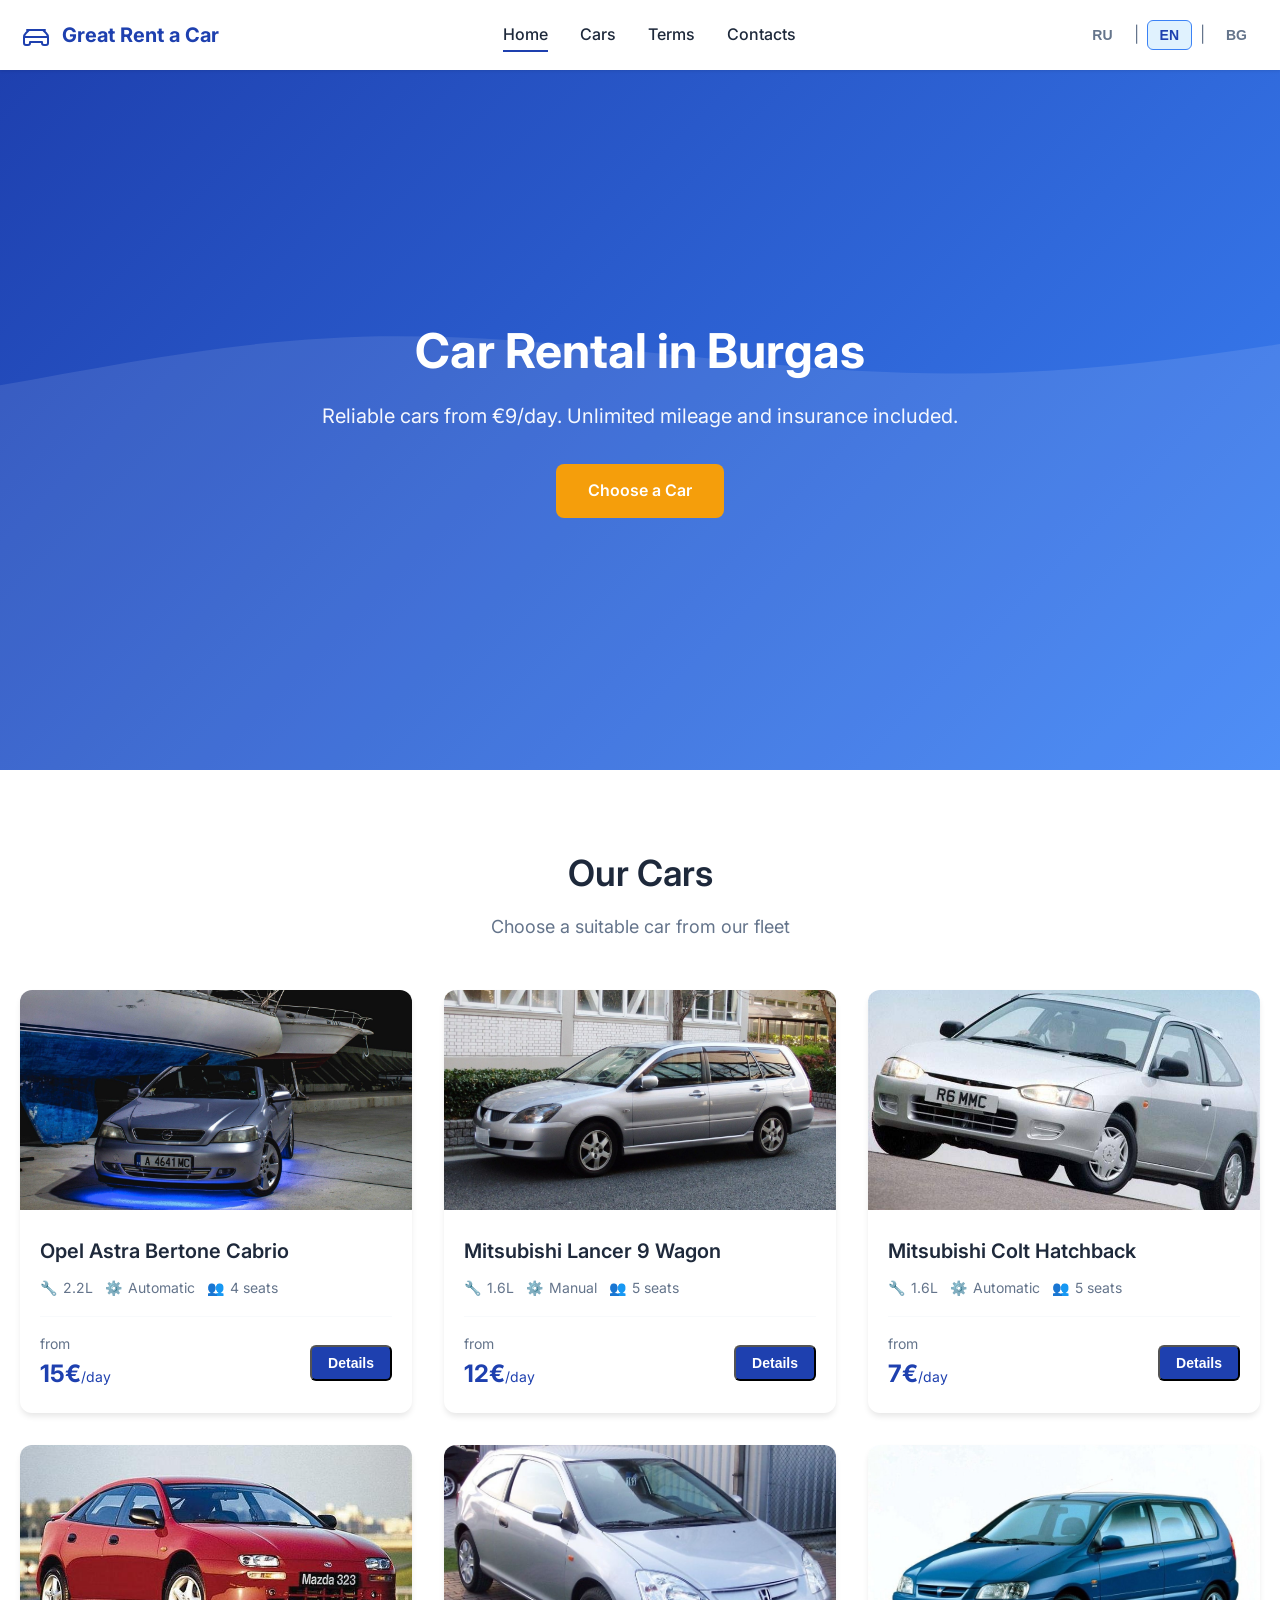
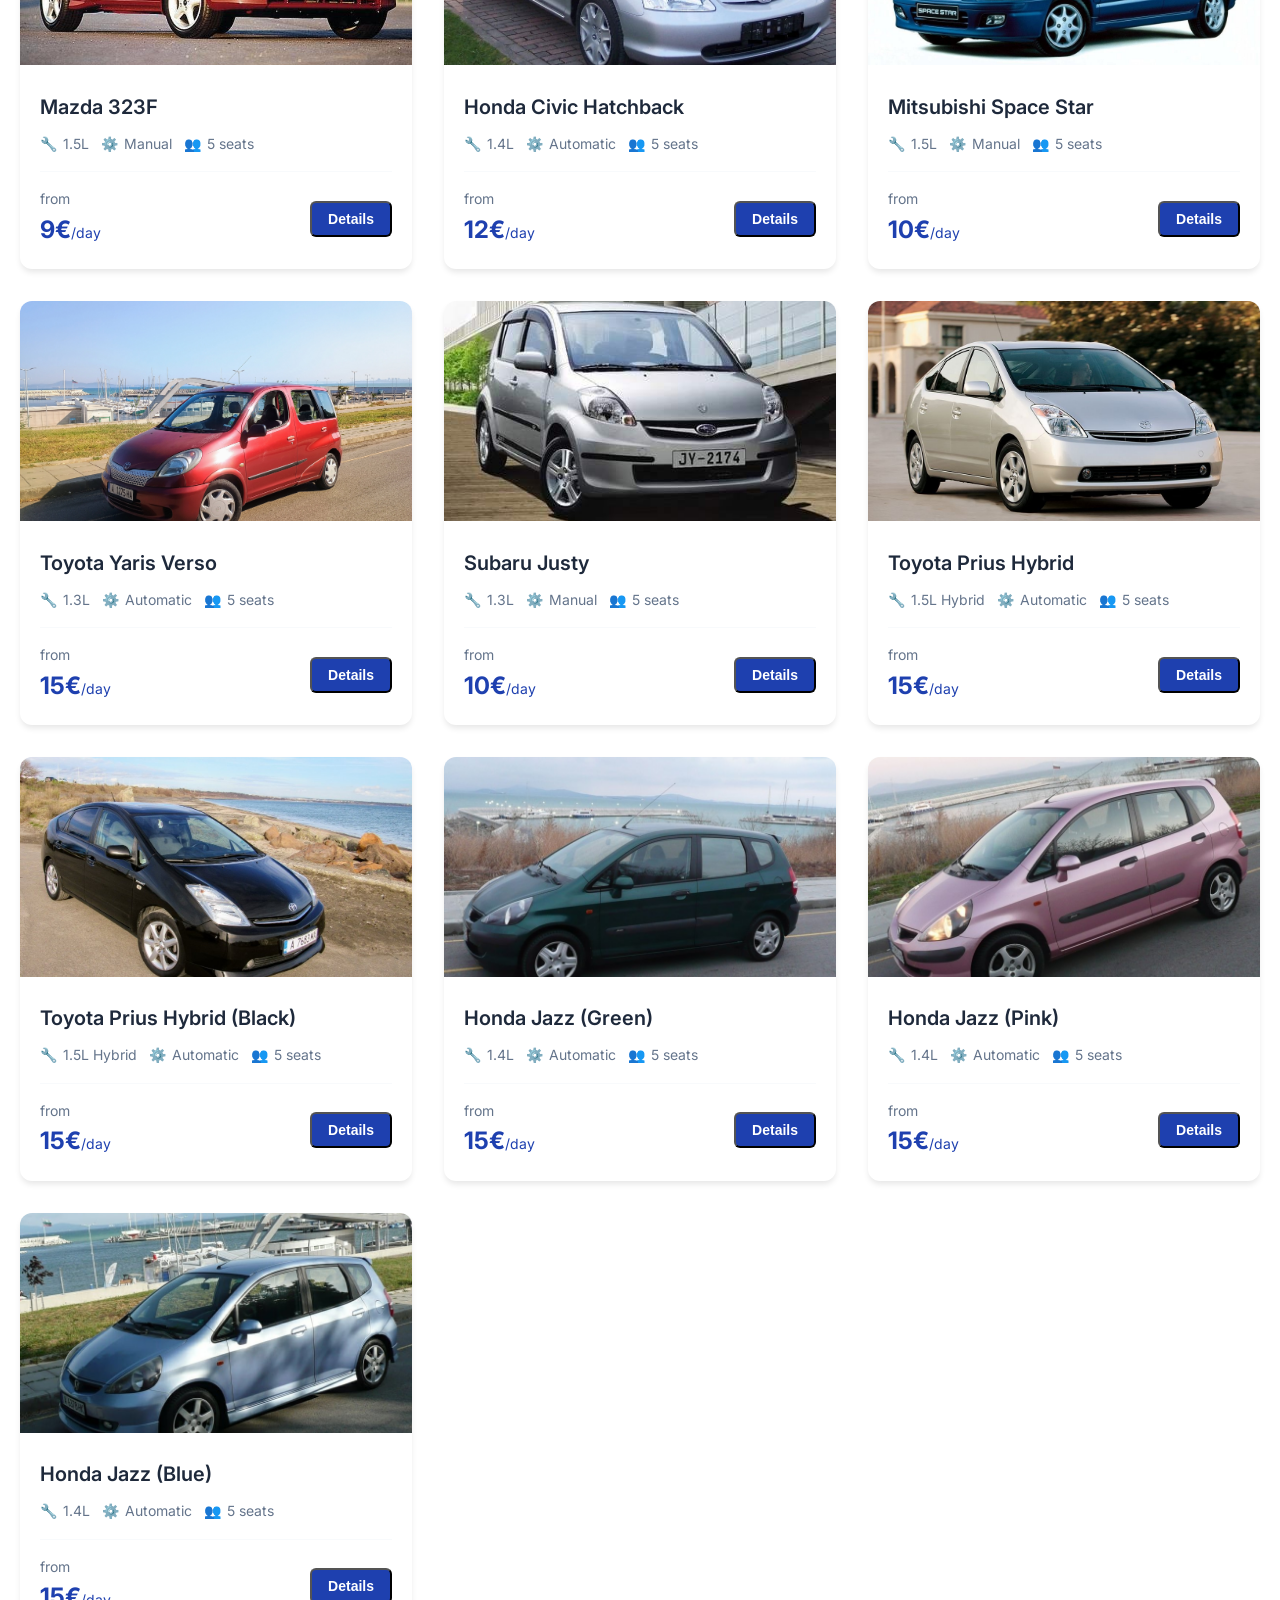
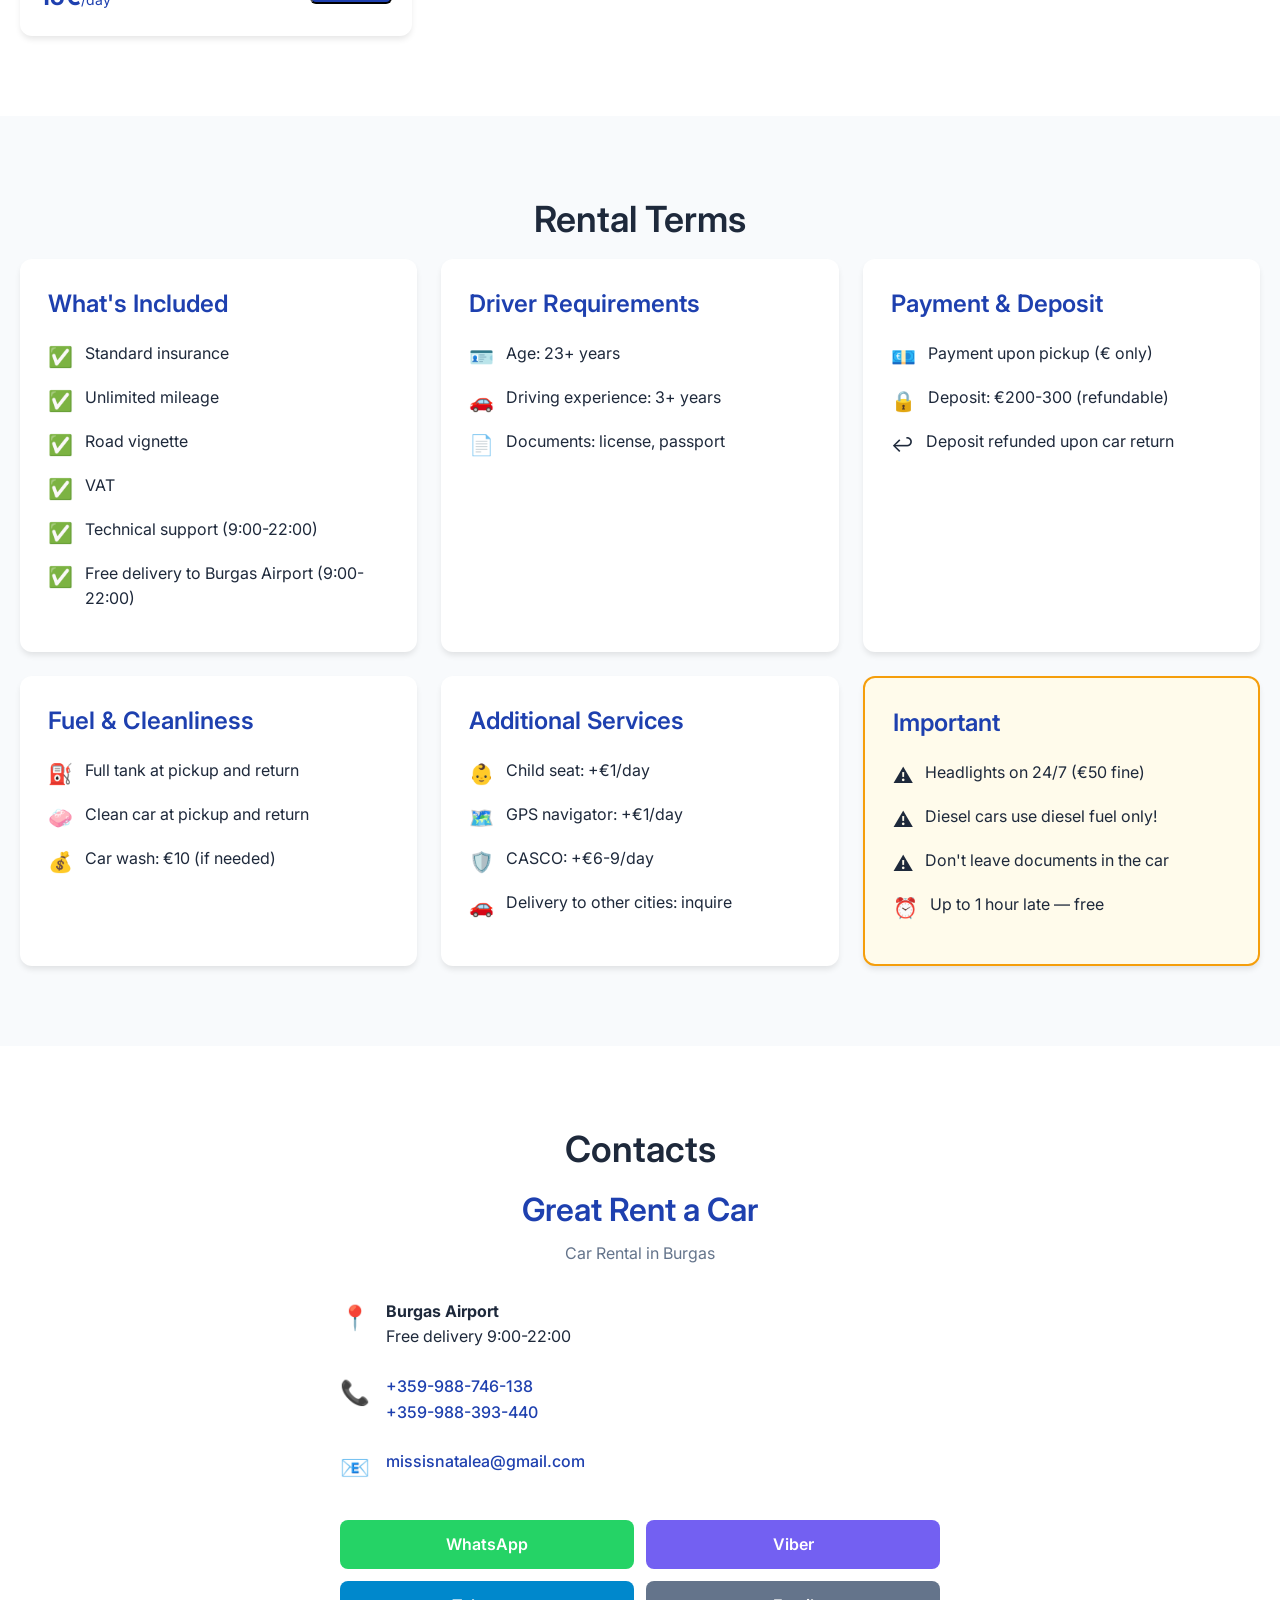
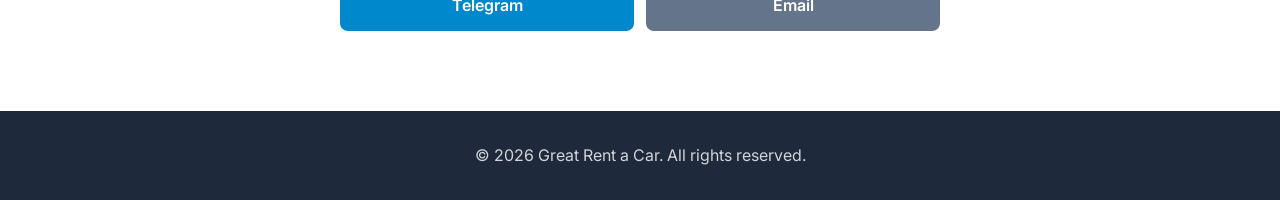
==== index.html @ bce058bb "added files" ====
<!DOCTYPE html>
<html lang="ru">
<head>
  <meta charset="UTF-8">
  <meta name="viewport" content="width=device-width, initial-scale=1.0">
  <title data-i18n="site_title">Great Rent a Car | Прокат авто в Бургасе</title>
  
  <meta name="description" data-i18n-content="site_description" content="Прокат автомобилей в Бургасе от 9€/день. Неограниченный пробег, страховка включена. Бесплатная подача в аэропорт.">
  <meta name="keywords" content="прокат авто Бургас, аренда машины Болгария, car rental Burgas, rent a car Bulgaria, наем на коли Бургас">
  
  <!-- Open Graph -->
  <meta property="og:title" content="Great Rent a Car - Бургас">
  <meta property="og:description" content="Прокат автомобилей от 9€/день">
  <meta property="og:type" content="website">
  
  <!-- Fonts -->
  <link rel="preconnect" href="https://fonts.googleapis.com">
  <link rel="preconnect" href="https://fonts.gstatic.com" crossorigin>
  <link href="https://fonts.googleapis.com/css2?family=Inter:wght@400;500;600;700&display=swap" rel="stylesheet">
  
  <!-- Styles -->
  <link rel="stylesheet" href="css/style.css">
  <link rel="stylesheet" href="css/responsive.css">
  <link rel="stylesheet" href="css/modal.css">
</head>
<body>
  
  <!-- Sticky Header -->
  <header class="header" id="header">
    <div class="container">
      <!-- Logo -->
      <a href="#home" class="logo">
        <svg class="logo-icon" width="32" height="32" viewBox="0 0 32 32" fill="none" xmlns="http://www.w3.org/2000/svg">
          <path d="M4 18h24M4 18c0-1.5 1-3 2-4l3-3h14l3 3c1 1 2 2.5 2 4M4 18v6c0 1.1.9 2 2 2h2c1.1 0 2-.9 2-2v-1h12v1c0 1.1.9 2 2 2h2c1.1 0 2-.9 2-2v-6M7 11h18M8 18h2M22 18h2" stroke="currentColor" stroke-width="2" stroke-linecap="round" stroke-linejoin="round"/>
        </svg>
        <span class="logo-text">Great Rent a Car</span>
      </a>
      
      <!-- Desktop Navigation -->
      <nav class="nav-desktop">
        <a href="#home" data-i18n="nav_home">Главная</a>
        <a href="#cars" data-i18n="nav_cars">Автомобили</a>
        <a href="#conditions" data-i18n="nav_conditions">Условия</a>
        <a href="#contacts" data-i18n="nav_contacts">Контакты</a>
      </nav>
      
      <!-- Desktop Language Switcher -->
      <div class="lang-switcher-desktop">
        <button class="lang-btn" data-lang="ru">RU</button>
        <span class="lang-divider">|</span>
        <button class="lang-btn" data-lang="en">EN</button>
        <span class="lang-divider">|</span>
        <button class="lang-btn" data-lang="bg">BG</button>
      </div>
      
      <!-- Mobile Burger Menu -->
      <button class="burger-menu" id="burgerMenu" aria-label="Menu">
        <span></span>
        <span></span>
        <span></span>
      </button>
    </div>
    
    <!-- Mobile Menu Overlay -->
    <div class="mobile-menu" id="mobileMenu">
      <nav class="nav-mobile">
        <a href="#home" class="mobile-link" data-i18n="nav_home">Главная</a>
        <a href="#cars" class="mobile-link" data-i18n="nav_cars">Автомобили</a>
        <a href="#conditions" class="mobile-link" data-i18n="nav_conditions">Условия</a>
        <a href="#contacts" class="mobile-link" data-i18n="nav_contacts">Контакты</a>
        
        <div class="divider"></div>
        
        <!-- Mobile Language Switcher (vertical) -->
        <div class="lang-switcher-mobile">
          <button class="lang-btn-mobile" data-lang="ru">
            <span class="flag">🇷🇺</span>
            <span data-i18n="lang_russian">Русский</span>
          </button>
          <button class="lang-btn-mobile" data-lang="en">
            <span class="flag">🇬🇧</span>
            <span data-i18n="lang_english">English</span>
          </button>
          <button class="lang-btn-mobile" data-lang="bg">
            <span class="flag">🇧🇬</span>
            <span data-i18n="lang_bulgarian">Български</span>
          </button>
        </div>
      </nav>
    </div>
  </header>

  <!-- Hero Section -->
  <section class="hero" id="home">
    <div class="hero-overlay"></div>
    <div class="container hero-content">
      <h1 class="hero-title" data-i18n="hero_title">Прокат автомобилей в Бургасе</h1>
      <p class="hero-subtitle" data-i18n="hero_subtitle">Надежные авто от 9€/день. Неограниченный пробег и страховка включены.</p>
      <a href="#cars" class="btn btn-primary" data-i18n="hero_cta">Выбрать автомобиль</a>
    </div>
  </section>

  <!-- Cars Gallery Section -->
  <section class="section cars-section" id="cars">
    <div class="container">
      <h2 class="section-title" data-i18n="cars_title">Наши автомобили</h2>
      <p class="section-subtitle" data-i18n="cars_subtitle">Выберите подходящий автомобиль из нашего автопарка</p>
      
      <div class="cars-grid" id="carsGrid">
        <!-- Cars will be rendered here by JavaScript -->
      </div>
    </div>
  </section>

  <!-- Rental Conditions Section -->
  <section class="section conditions-section" id="conditions">
    <div class="container">
      <h2 class="section-title" data-i18n="conditions_title">Условия аренды</h2>
      
      <div class="conditions-grid">
        <!-- Included -->
        <div class="condition-card">
          <h3 class="condition-card-title" data-i18n="included_title">Что включено</h3>
          <ul class="condition-list">
            <li><span class="icon">✅</span><span data-i18n="included_insurance">Стандартная страховка</span></li>
            <li><span class="icon">✅</span><span data-i18n="included_mileage">Неограниченный пробег</span></li>
            <li><span class="icon">✅</span><span data-i18n="included_vignette">Дорожная виньетка</span></li>
            <li><span class="icon">✅</span><span data-i18n="included_vat">НДС</span></li>
            <li><span class="icon">✅</span><span data-i18n="included_support">Техподдержка (9:00-22:00)</span></li>
            <li><span class="icon">✅</span><span data-i18n="included_delivery">Бесплатная подача в аэропорт Бургас</span></li>
          </ul>
        </div>

        <!-- Driver Requirements -->
        <div class="condition-card">
          <h3 class="condition-card-title" data-i18n="driver_title">Требования к водителю</h3>
          <ul class="condition-list">
            <li><span class="icon">🪪</span><span data-i18n="driver_age">Возраст: от 23 лет</span></li>
            <li><span class="icon">🚗</span><span data-i18n="driver_experience">Стаж вождения: от 3 лет</span></li>
            <li><span class="icon">📄</span><span data-i18n="driver_documents">Документы: права, паспорт</span></li>
          </ul>
        </div>

        <!-- Payment -->
        <div class="condition-card">
          <h3 class="condition-card-title" data-i18n="payment_title">Оплата и депозит</h3>
          <ul class="condition-list">
            <li><span class="icon">💶</span><span data-i18n="payment_method">Оплата при получении (€)</span></li>
            <li><span class="icon">🔒</span><span data-i18n="payment_deposit">Депозит: 200-300€</span></li>
            <li><span class="icon">↩️</span><span data-i18n="payment_return">Депозит возвращается</span></li>
          </ul>
        </div>

        <!-- Fuel & Cleanliness -->
        <div class="condition-card">
          <h3 class="condition-card-title" data-i18n="fuel_title">Топливо и чистота</h3>
          <ul class="condition-list">
            <li><span class="icon">⛽</span><span data-i18n="fuel_full">Полный бак при выдаче и возврате</span></li>
            <li><span class="icon">🧼</span><span data-i18n="fuel_clean">Чистый автомобиль</span></li>
            <li><span class="icon">💰</span><span data-i18n="fuel_wash">Мойка: 10€ (при необходимости)</span></li>
          </ul>
        </div>

        <!-- Additional Services -->
        <div class="condition-card">
          <h3 class="condition-card-title" data-i18n="services_title">Дополнительные услуги</h3>
          <ul class="condition-list">
            <li><span class="icon">👶</span><span data-i18n="services_seat">Детское кресло: +1€/день</span></li>
            <li><span class="icon">🗺️</span><span data-i18n="services_gps">Навигатор: +1€/день</span></li>
            <li><span class="icon">🛡️</span><span data-i18n="services_casco">КАСКО: +6-9€/день</span></li>
            <li><span class="icon">🚗</span><span data-i18n="services_delivery">Подача в другие города</span></li>
          </ul>
        </div>

        <!-- Important -->
        <div class="condition-card highlight">
          <h3 class="condition-card-title" data-i18n="important_title">Важно</h3>
          <ul class="condition-list">
            <li><span class="icon">⚠️</span><span data-i18n="important_lights">Ближний свет круглосуточно</span></li>
            <li><span class="icon">⚠️</span><span data-i18n="important_fuel_type">Дизель заправляется дизелем!</span></li>
            <li><span class="icon">⚠️</span><span data-i18n="important_documents">Не оставляйте документы в авто</span></li>
            <li><span class="icon">⏰</span><span data-i18n="important_return">Опоздание до 1 часа бесплатно</span></li>
          </ul>
        </div>
      </div>
    </div>
  </section>

  <!-- Contacts Section -->
  <section class="section contacts-section" id="contacts">
    <div class="container">
      <h2 class="section-title" data-i18n="contacts_title">Контакты</h2>
      
      <div class="contacts-content">
        <div class="contact-info">
          <h3 class="contact-company">Great Rent a Car</h3>
          <p class="contact-tagline" data-i18n="contact_tagline">Прокат автомобилей в Бургасе</p>
          
          <div class="contact-items">
            <div class="contact-item">
              <span class="contact-icon">📍</span>
              <div>
                <strong data-i18n="contact_location">Аэропорт Бургас</strong>
                <p data-i18n="contact_location_desc">Бесплатная подача 9:00-22:00</p>
              </div>
            </div>
            
            <div class="contact-item">
              <span class="contact-icon">📞</span>
              <div>
                <a href="tel:+359988746138">+359-988-746-138</a>
                <a href="tel:+359988393440">+359-988-393-440</a>
              </div>
            </div>
            
            <div class="contact-item">
              <span class="contact-icon">📧</span>
              <div>
                <a href="mailto:missisnatalea@gmail.com">missisnatalea@gmail.com</a>
              </div>
            </div>
          </div>
          
          <div class="contact-buttons">
            <a href="https://wa.me/359988746138" class="contact-btn whatsapp" target="_blank" rel="noopener">
              <span>WhatsApp</span>
            </a>
            <a href="viber://chat?number=+359988746138" class="contact-btn viber">
              <span>Viber</span>
            </a>
            <a href="https://t.me/+359988746138" class="contact-btn telegram" target="_blank" rel="noopener">
              <span>Telegram</span>
            </a>
            <a href="mailto:missisnatalea@gmail.com" class="contact-btn email">
              <span data-i18n="contact_email">Email</span>
            </a>
          </div>
        </div>
      </div>
    </div>
  </section>

  <!-- Footer -->
  <footer class="footer">
    <div class="container">
      <p>&copy; 2026 Great Rent a Car. <span data-i18n="footer_rights">Все права защищены</span>.</p>
    </div>
  </footer>

  <!-- Modal for Car Details -->
  <div class="modal" id="carModal">
    <div class="modal-overlay" id="modalOverlay"></div>
    <div class="modal-content">
      <button class="modal-close" id="modalClose">&times;</button>
      
      <div class="modal-body">
        <!-- Left: Gallery -->
        <div class="modal-gallery">
          <div class="gallery-main">
            <img id="modalMainImage" src="" alt="">
            <button class="gallery-nav gallery-prev" id="galleryPrev">&lt;</button>
            <button class="gallery-nav gallery-next" id="galleryNext">&gt;</button>
          </div>
          <div class="gallery-thumbs" id="galleryThumbs">
            <!-- Thumbnails will be rendered here -->
          </div>
        </div>
        
        <!-- Right: Details -->
        <div class="modal-details">
          <h2 class="modal-title" id="modalTitle"></h2>
          <p class="modal-description" id="modalDescription"></p>
          
          <div class="modal-specs">
            <div class="spec-item">
              <span class="spec-label" data-i18n="spec_engine">Двигатель:</span>
              <span class="spec-value" id="specEngine"></span>
            </div>
            <div class="spec-item">
              <span class="spec-label" data-i18n="spec_fuel">Топливо:</span>
              <span class="spec-value" id="specFuel"></span>
            </div>
            <div class="spec-item">
              <span class="spec-label" data-i18n="spec_transmission">Коробка:</span>
              <span class="spec-value" id="specTransmission"></span>
            </div>
            <div class="spec-item">
              <span class="spec-label" data-i18n="spec_passengers">Пассажиры:</span>
              <span class="spec-value" id="specPassengers"></span>
            </div>
          </div>
          
          <div class="modal-features">
            <h4 data-i18n="features_title">Опции:</h4>
            <ul id="modalFeatures" class="features-list">
              <!-- Features will be rendered here -->
            </ul>
          </div>
          
          <!-- Calculator -->
          <div class="calculator">
            <h3 data-i18n="calc_title">Рассчитать стоимость</h3>
            
            <div class="calc-input-group">
              <label data-i18n="calc_days">Количество дней:</label>
              <input type="number" id="calcDays" min="1" max="90" value="7">
            </div>
            
            <div class="calc-season">
              <label data-i18n="calc_season">Сезон:</label>
              <div class="season-toggle">
                <label class="radio-label">
                  <input type="radio" name="season" value="season" checked>
                  <span data-i18n="season_high">Высокий (май-сентябрь)</span>
                </label>
                <label class="radio-label">
                  <input type="radio" name="season" value="offSeason">
                  <span data-i18n="season_low">Низкий (октябрь-апрель)</span>
                </label>
              </div>
            </div>
            
            <div class="calc-result">
              <div class="result-row">
                <span data-i18n="calc_rental">Аренда:</span>
                <strong><span id="dailyRate">30</span>€ × <span id="daysCount">7</span> <span data-i18n="calc_days_text">дней</span></strong>
              </div>
              <div class="result-row subtotal">
                <span></span>
                <strong><span id="rentalCost">210</span>€</strong>
              </div>
              <div class="result-row">
                <span data-i18n="calc_deposit">Депозит:</span>
                <strong><span id="depositAmount">200</span>€</strong>
              </div>
              <hr>
              <div class="result-row total">
                <span data-i18n="calc_total">Итого:</span>
                <strong class="total-amount"><span id="totalAmount">410</span>€</strong>
              </div>
              
              <p class="calc-note" data-i18n="calc_note">* Депозит возвращается при возврате автомобиля</p>
            </div>
            
            <button class="btn btn-book" id="btnBook" data-i18n="btn_book">Забронировать</button>
          </div>
        </div>
      </div>
    </div>
  </div>

  <!-- Scripts -->
  <script src="js/cars-data.js"></script>
  <script src="js/i18n.js"></script>
  <script src="js/gallery.js"></script>
  <script src="js/calculator.js"></script>
  <script src="js/app.js"></script>
</body>
</html>
---- css/style.css ----
/* CSS Variables */
:root {
  --primary: #1e40af;
  --primary-light: #3b82f6;
  --primary-dark: #1e3a8a;
  
  --accent: #f59e0b;
  --accent-light: #fbbf24;
  
  --dark: #1e293b;
  --gray: #64748b;
  --light: #f8fafc;
  --white: #ffffff;
  
  --success: #10b981;
  --error: #ef4444;
  
  --shadow: 0 4px 6px -1px rgba(0, 0, 0, 0.1);
  --shadow-lg: 0 10px 15px -3px rgba(0, 0, 0, 0.1);
  --shadow-xl: 0 20px 25px -5px rgba(0, 0, 0, 0.1);
  
  --header-height: 70px;
  --transition: all 0.3s ease;
}

/* Reset & Base */
* {
  margin: 0;
  padding: 0;
  box-sizing: border-box;
}

html {
  scroll-behavior: smooth;
}

body {
  font-family: 'Inter', -apple-system, BlinkMacSystemFont, 'Segoe UI', Roboto, sans-serif;
  font-size: 16px;
  line-height: 1.6;
  color: var(--dark);
  background: var(--white);
  overflow-x: hidden;
}

.container {
  max-width: 1200px;
  margin: 0 auto;
  padding: 0 20px;
}

/* Typography */
h1 { font-size: 3rem; font-weight: 700; line-height: 1.2; }
h2 { font-size: 2.25rem; font-weight: 600; line-height: 1.3; }
h3 { font-size: 1.5rem; font-weight: 600; line-height: 1.4; }
h4 { font-size: 1.25rem; font-weight: 600; line-height: 1.4; }

a {
  text-decoration: none;
  color: inherit;
  transition: var(--transition);
}

/* Buttons */
.btn {
  display: inline-block;
  padding: 14px 32px;
  border: none;
  border-radius: 8px;
  font-size: 16px;
  font-weight: 600;
  cursor: pointer;
  transition: var(--transition);
  text-align: center;
}

.btn-primary {
  background: var(--primary);
  color: var(--white);
}

.btn-primary:hover {
  background: var(--primary-dark);
  transform: translateY(-2px);
  box-shadow: var(--shadow-lg);
}

.btn-book {
  width: 100%;
  background: var(--accent);
  color: var(--white);
}

.btn-book:hover {
  background: #d97706;
}

/* Header */
.header {
  position: fixed;
  top: 0;
  left: 0;
  right: 0;
  height: var(--header-height);
  background: var(--white);
  box-shadow: var(--shadow);
  z-index: 1000;
  transition: var(--transition);
}

.header .container {
  display: flex;
  align-items: center;
  justify-content: space-between;
  height: 100%;
}

/* Logo */
.logo {
  display: flex;
  align-items: center;
  gap: 10px;
  font-weight: 700;
  font-size: 1.25rem;
  color: var(--primary);
}

.logo-icon {
  color: var(--primary);
}

.logo:hover {
  color: var(--primary-light);
}

/* Desktop Navigation */
.nav-desktop {
  display: flex;
  align-items: center;
  gap: 32px;
}

.nav-desktop a {
  font-weight: 500;
  color: var(--dark);
  position: relative;
}

.nav-desktop a::after {
  content: '';
  position: absolute;
  bottom: -4px;
  left: 0;
  width: 0;
  height: 2px;
  background: var(--primary);
  transition: width 0.3s ease;
}

.nav-desktop a:hover::after,
.nav-desktop a.active::after {
  width: 100%;
}

.nav-desktop a:hover {
  color: var(--primary);
}

/* Desktop Language Switcher */
.lang-switcher-desktop {
  display: flex;
  align-items: center;
  gap: 8px;
}

.lang-btn {
  padding: 6px 12px;
  background: transparent;
  border: 1px solid transparent;
  border-radius: 6px;
  font-size: 14px;
  font-weight: 600;
  color: var(--gray);
  cursor: pointer;
  transition: var(--transition);
}

.lang-btn:hover {
  color: var(--primary);
  background: var(--light);
}

.lang-btn.active {
  color: var(--primary);
  background: #e0f2fe;
  border-color: var(--primary-light);
}

.lang-divider {
  color: var(--gray);
}

/* Burger Menu */
.burger-menu {
  display: none;
  flex-direction: column;
  gap: 5px;
  background: transparent;
  border: none;
  cursor: pointer;
  padding: 8px;
  z-index: 1001;
}

.burger-menu span {
  width: 25px;
  height: 3px;
  background: var(--dark);
  transition: var(--transition);
  border-radius: 2px;
}

.burger-menu.active span:nth-child(1) {
  transform: rotate(45deg) translate(7px, 7px);
}

.burger-menu.active span:nth-child(2) {
  opacity: 0;
}

.burger-menu.active span:nth-child(3) {
  transform: rotate(-45deg) translate(7px, -7px);
}

/* Mobile Menu */
.mobile-menu {
  position: fixed;
  top: var(--header-height);
  right: -100%;
  width: 280px;
  height: calc(100vh - var(--header-height));
  background: var(--white);
  box-shadow: -2px 0 10px rgba(0, 0, 0, 0.1);
  transition: right 0.3s ease;
  z-index: 999;
  overflow-y: auto;
}

.mobile-menu.active {
  right: 0;
}

.nav-mobile {
  display: flex;
  flex-direction: column;
}

.nav-mobile a.mobile-link {
  padding: 16px 20px;
  color: var(--dark);
  font-weight: 500;
  border-bottom: 1px solid var(--light);
  transition: var(--transition);
}

.nav-mobile a.mobile-link:hover {
  background: var(--light);
  color: var(--primary);
  padding-left: 28px;
}

.divider {
  height: 1px;
  background: var(--light);
  margin: 10px 0;
}

/* Mobile Language Switcher (Vertical) */
.lang-switcher-mobile {
  display: flex;
  flex-direction: column;
  padding: 10px 0;
}

.lang-btn-mobile {
  display: flex;
  align-items: center;
  gap: 12px;
  padding: 14px 20px;
  border: none;
  background: transparent;
  font-size: 16px;
  cursor: pointer;
  transition: var(--transition);
  text-align: left;
}

.lang-btn-mobile:hover {
  background: var(--light);
}

.lang-btn-mobile.active {
  background: #e0f2fe;
  color: var(--primary);
  font-weight: 600;
}

.lang-btn-mobile .flag {
  font-size: 24px;
}

/* Hero Section */
.hero {
  position: relative;
  height: 600px;
  display: flex;
  align-items: center;
  justify-content: center;
  text-align: center;
  background: linear-gradient(135deg, var(--primary) 0%, var(--primary-light) 100%);
  margin-top: var(--header-height);
  overflow: hidden;
}

.hero-overlay {
  position: absolute;
  top: 0;
  left: 0;
  right: 0;
  bottom: 0;
  background: url('data:image/svg+xml,<svg xmlns="http://www.w3.org/2000/svg" viewBox="0 0 1440 320"><path fill="rgba(255,255,255,0.1)" d="M0,96L48,112C96,128,192,160,288,160C384,160,480,128,576,122.7C672,117,768,139,864,138.7C960,139,1056,117,1152,101.3C1248,85,1344,75,1392,69.3L1440,64L1440,320L1392,320C1344,320,1248,320,1152,320C1056,320,960,320,864,320C768,320,672,320,576,320C480,320,384,320,288,320C192,320,96,320,48,320L0,320Z"></path></svg>') no-repeat bottom;
  background-size: cover;
}

.hero-content {
  position: relative;
  z-index: 1;
  color: var(--white);
}

.hero-title {
  margin-bottom: 20px;
  animation: fadeInUp 0.8s ease;
}

.hero-subtitle {
  font-size: 1.25rem;
  margin-bottom: 32px;
  opacity: 0.95;
  animation: fadeInUp 1s ease;
}

.hero .btn-primary {
  background: var(--accent);
  animation: fadeInUp 1.2s ease;
}

.hero .btn-primary:hover {
  background: #d97706;
}

/* Sections */
.section {
  padding: 80px 0;
}

.section-title {
  text-align: center;
  margin-bottom: 16px;
  color: var(--dark);
}

.section-subtitle {
  text-align: center;
  color: var(--gray);
  margin-bottom: 48px;
  font-size: 1.125rem;
}

/* Cars Grid */
.cars-grid {
  display: grid;
  grid-template-columns: repeat(auto-fill, minmax(320px, 1fr));
  gap: 32px;
}

.car-card {
  background: var(--white);
  border-radius: 12px;
  overflow: hidden;
  box-shadow: var(--shadow);
  transition: var(--transition);
  cursor: pointer;
}

.car-card:hover {
  transform: translateY(-8px);
  box-shadow: var(--shadow-xl);
}

.car-image {
  width: 100%;
  height: 220px;
  object-fit: cover;
  background: var(--light);
}

.car-content {
  padding: 20px;
}

.car-title {
  font-size: 1.25rem;
  margin-bottom: 12px;
  color: var(--dark);
}

.car-specs {
  display: flex;
  flex-wrap: wrap;
  gap: 12px;
  margin-bottom: 16px;
}

.car-spec {
  display: flex;
  align-items: center;
  gap: 6px;
  font-size: 0.875rem;
  color: var(--gray);
}

.car-price {
  display: flex;
  justify-content: space-between;
  align-items: center;
  padding-top: 16px;
  border-top: 1px solid var(--light);
}

.price-from {
  font-size: 0.875rem;
  color: var(--gray);
}

.price-amount {
  font-size: 1.5rem;
  font-weight: 700;
  color: var(--primary);
}

.car-btn {
  padding: 8px 16px;
  background: var(--primary);
  color: var(--white);
  border-radius: 6px;
  font-size: 0.875rem;
  font-weight: 600;
  transition: var(--transition);
}

.car-btn:hover {
  background: var(--primary-dark);
}

/* Conditions Section */
.conditions-section {
  background: var(--light);
}

.conditions-grid {
  display: grid;
  grid-template-columns: repeat(auto-fit, minmax(300px, 1fr));
  gap: 24px;
}

.condition-card {
  background: var(--white);
  padding: 28px;
  border-radius: 12px;
  box-shadow: var(--shadow);
}

.condition-card.highlight {
  border: 2px solid var(--accent);
  background: #fffbeb;
}

.condition-card-title {
  margin-bottom: 20px;
  color: var(--primary);
}

.condition-list {
  list-style: none;
}

.condition-list li {
  display: flex;
  align-items: flex-start;
  gap: 12px;
  margin-bottom: 12px;
  line-height: 1.6;
}

.condition-list .icon {
  font-size: 1.25rem;
  flex-shrink: 0;
}

/* Contacts Section */
.contacts-section {
  background: var(--white);
}

.contacts-content {
  max-width: 600px;
  margin: 0 auto;
  text-align: center;
}

.contact-company {
  font-size: 2rem;
  margin-bottom: 8px;
  color: var(--primary);
}

.contact-tagline {
  color: var(--gray);
  margin-bottom: 32px;
}

.contact-items {
  display: flex;
  flex-direction: column;
  gap: 24px;
  margin-bottom: 32px;
}

.contact-item {
  display: flex;
  align-items: flex-start;
  gap: 16px;
  text-align: left;
}

.contact-icon {
  font-size: 1.5rem;
  flex-shrink: 0;
}

.contact-item a {
  display: block;
  color: var(--primary);
  font-weight: 500;
}

.contact-item a:hover {
  color: var(--primary-light);
}

.contact-buttons {
  display: grid;
  grid-template-columns: repeat(2, 1fr);
  gap: 12px;
  margin-top: 32px;
}

.contact-btn {
  display: flex;
  align-items: center;
  justify-content: center;
  gap: 8px;
  padding: 12px 20px;
  border-radius: 8px;
  font-weight: 600;
  transition: var(--transition);
  color: var(--white);
}

.contact-btn.whatsapp {
  background: #25d366;
}

.contact-btn.whatsapp:hover {
  background: #1da851;
}

.contact-btn.viber {
  background: #7360f2;
}

.contact-btn.viber:hover {
  background: #5a4ac7;
}

.contact-btn.telegram {
  background: #0088cc;
}

.contact-btn.telegram:hover {
  background: #006699;
}

.contact-btn.email {
  background: var(--gray);
}

.contact-btn.email:hover {
  background: var(--dark);
}

/* Footer */
.footer {
  background: var(--dark);
  color: var(--white);
  padding: 32px 0;
  text-align: center;
}

.footer p {
  opacity: 0.8;
}

/* Animations */
@keyframes fadeInUp {
  from {
    opacity: 0;
    transform: translateY(30px);
  }
  to {
    opacity: 1;
    transform: translateY(0);
  }
}

.fade-in {
  opacity: 0;
  animation: fadeInUp 0.6s ease forwards;
}
---- css/responsive.css ----
/* Responsive Design - Mobile First */

/* Tablets and below (< 1024px) */
@media (max-width: 1024px) {
  .container {
    padding: 0 16px;
  }

  h1 { font-size: 2.5rem; }
  h2 { font-size: 2rem; }
  
  .hero {
    height: 500px;
  }
  
  .cars-grid {
    grid-template-columns: repeat(auto-fill, minmax(280px, 1fr));
    gap: 24px;
  }
  
  .conditions-grid {
    grid-template-columns: repeat(auto-fit, minmax(280px, 1fr));
  }
  
  .modal-body {
    grid-template-columns: 1fr;
  }
  
  .modal-gallery {
    border-bottom: 1px solid var(--light);
  }
}

/* Mobile devices (< 768px) */
@media (max-width: 768px) {
  :root {
    --header-height: 60px;
  }
  
  h1 { font-size: 2rem; }
  h2 { font-size: 1.75rem; }
  h3 { font-size: 1.25rem; }
  
  /* Header */
  .nav-desktop,
  .lang-switcher-desktop {
    display: none;
  }
  
  .burger-menu {
    display: flex;
  }
  
  .logo-text {
    font-size: 1rem;
  }
  
  /* Hero */
  .hero {
    height: 450px;
  }
  
  .hero-title {
    font-size: 2rem;
  }
  
  .hero-subtitle {
    font-size: 1rem;
  }
  
  /* Sections */
  .section {
    padding: 60px 0;
  }
  
  .section-subtitle {
    font-size: 1rem;
  }
  
  /* Cars Grid */
  .cars-grid {
    grid-template-columns: 1fr;
    gap: 20px;
  }
  
  /* Conditions */
  .conditions-grid {
    grid-template-columns: 1fr;
    gap: 20px;
  }
  
  .condition-card {
    padding: 20px;
  }
  
  /* Contacts */
  .contact-buttons {
    grid-template-columns: 1fr;
  }
  
  /* Modal */
  .modal-content {
    width: 95%;
    margin: 2.5vh auto;
    max-height: 95vh;
  }
  
  .modal-gallery,
  .modal-details {
    padding: 20px;
  }
  
  .gallery-main {
    aspect-ratio: 3/2;
  }
  
  .gallery-nav {
    width: 36px;
    height: 36px;
    font-size: 18px;
  }
  
  .gallery-prev {
    left: 8px;
  }
  
  .gallery-next {
    right: 8px;
  }
  
  .modal-specs {
    grid-template-columns: 1fr;
    gap: 12px;
  }
  
  .features-list {
    grid-template-columns: 1fr;
  }
  
  .calculator {
    padding: 20px;
  }
  
  .result-row.total {
    font-size: 1rem;
  }
  
  .total-amount {
    font-size: 1.5rem;
  }
}

/* Small mobile devices (< 480px) */
@media (max-width: 480px) {
  h1 { font-size: 1.75rem; }
  h2 { font-size: 1.5rem; }
  
  .hero {
    height: 400px;
  }
  
  .hero-title {
    font-size: 1.75rem;
  }
  
  .hero-subtitle {
    font-size: 0.9rem;
  }
  
  .btn {
    padding: 12px 24px;
    font-size: 14px;
  }
  
  .section {
    padding: 40px 0;
  }
  
  .car-image {
    height: 180px;
  }
  
  .car-content {
    padding: 16px;
  }
  
  .car-title {
    font-size: 1.125rem;
  }
  
  .car-specs {
    flex-direction: column;
    gap: 8px;
  }
  
  .mobile-menu {
    width: 100%;
  }
  
  .modal-close {
    width: 36px;
    height: 36px;
    top: 12px;
    right: 12px;
    font-size: 24px;
  }
  
  .gallery-thumbs {
    gap: 8px;
  }
  
  .gallery-thumb {
    width: 60px;
    height: 45px;
  }
  
  .contact-item {
    flex-direction: column;
    text-align: center;
  }
  
  .contact-icon {
    font-size: 2rem;
  }
}

/* Large screens (> 1280px) */
@media (min-width: 1280px) {
  .container {
    max-width: 1280px;
  }
  
  .hero {
    height: 700px;
  }
  
  .cars-grid {
    grid-template-columns: repeat(3, 1fr);
  }
}

/* Extra large screens (> 1536px) */
@media (min-width: 1536px) {
  .container {
    max-width: 1400px;
  }
  
  .cars-grid {
    grid-template-columns: repeat(4, 1fr);
  }
}

/* Print styles */
@media print {
  .header,
  .hero,
  .footer,
  .modal {
    display: none;
  }
  
  .section {
    page-break-inside: avoid;
  }
}

/* Landscape mobile */
@media (max-height: 500px) and (orientation: landscape) {
  .hero {
    height: 100vh;
  }
  
  .modal-content {
    max-height: 98vh;
    margin: 1vh auto;
  }
}

/* Touch device optimizations */
@media (hover: none) and (pointer: coarse) {
  /* Larger touch targets */
  .car-card,
  .contact-btn,
  .lang-btn-mobile,
  .nav-mobile a {
    min-height: 44px;
  }
  
  /* Remove hover effects on touch devices */
  .car-card:hover {
    transform: none;
  }
  
  .nav-desktop a::after {
    display: none;
  }
}

/* Reduced motion */
@media (prefers-reduced-motion: reduce) {
  * {
    animation-duration: 0.01ms !important;
    animation-iteration-count: 1 !important;
    transition-duration: 0.01ms !important;
  }
  
  html {
    scroll-behavior: auto;
  }
}

/* Dark mode support (optional) */
@media (prefers-color-scheme: dark) {
  /* You can add dark mode styles here if needed */
}
---- css/modal.css ----
/* Modal */
.modal {
  display: none;
  position: fixed;
  top: 0;
  left: 0;
  right: 0;
  bottom: 0;
  z-index: 2000;
  animation: modalFadeIn 0.3s ease;
}

.modal.active {
  display: block;
}

.modal-overlay {
  position: absolute;
  top: 0;
  left: 0;
  right: 0;
  bottom: 0;
  background: rgba(0, 0, 0, 0.7);
  backdrop-filter: blur(4px);
}

.modal-content {
  position: relative;
  max-width: 1100px;
  width: 90%;
  max-height: 90vh;
  margin: 5vh auto;
  background: var(--white);
  border-radius: 16px;
  overflow: hidden;
  box-shadow: 0 25px 50px -12px rgba(0, 0, 0, 0.25);
  animation: modalSlideUp 0.4s ease;
}

.modal-close {
  position: absolute;
  top: 16px;
  right: 16px;
  width: 40px;
  height: 40px;
  background: rgba(255, 255, 255, 0.9);
  border: none;
  border-radius: 50%;
  font-size: 28px;
  cursor: pointer;
  z-index: 10;
  display: flex;
  align-items: center;
  justify-content: center;
  transition: var(--transition);
  box-shadow: var(--shadow);
}

.modal-close:hover {
  background: var(--white);
  transform: rotate(90deg);
}

.modal-body {
  display: grid;
  grid-template-columns: 1fr 1fr;
  max-height: 90vh;
  overflow-y: auto;
}

/* Gallery */
.modal-gallery {
  padding: 32px;
  background: var(--light);
}

.gallery-main {
  position: relative;
  width: 100%;
  aspect-ratio: 4/3;
  background: var(--white);
  border-radius: 12px;
  overflow: hidden;
  margin-bottom: 16px;
}

.gallery-main img {
  width: 100%;
  height: 100%;
  object-fit: cover;
}

.gallery-nav {
  position: absolute;
  top: 50%;
  transform: translateY(-50%);
  width: 40px;
  height: 40px;
  background: rgba(255, 255, 255, 0.9);
  border: none;
  border-radius: 50%;
  font-size: 20px;
  font-weight: 700;
  cursor: pointer;
  transition: var(--transition);
  box-shadow: var(--shadow);
}

.gallery-nav:hover {
  background: var(--white);
  transform: translateY(-50%) scale(1.1);
}

.gallery-prev {
  left: 16px;
}

.gallery-next {
  right: 16px;
}

.gallery-thumbs {
  display: flex;
  gap: 12px;
  flex-wrap: wrap;
}

.gallery-thumb {
  width: 80px;
  height: 60px;
  border-radius: 8px;
  overflow: hidden;
  cursor: pointer;
  border: 3px solid transparent;
  transition: var(--transition);
}

.gallery-thumb img {
  width: 100%;
  height: 100%;
  object-fit: cover;
}

.gallery-thumb:hover {
  border-color: var(--primary-light);
}

.gallery-thumb.active {
  border-color: var(--primary);
}

/* Modal Details */
.modal-details {
  padding: 32px;
  overflow-y: auto;
}

.modal-title {
  margin-bottom: 16px;
  color: var(--dark);
}

.modal-description {
  color: var(--gray);
  margin-bottom: 24px;
  line-height: 1.7;
}

.modal-specs {
  display: grid;
  grid-template-columns: repeat(2, 1fr);
  gap: 16px;
  margin-bottom: 24px;
  padding: 20px;
  background: var(--light);
  border-radius: 12px;
}

.spec-item {
  display: flex;
  flex-direction: column;
  gap: 4px;
}

.spec-label {
  font-size: 0.875rem;
  color: var(--gray);
  font-weight: 500;
}

.spec-value {
  font-weight: 600;
  color: var(--dark);
}

.modal-features {
  margin-bottom: 32px;
}

.modal-features h4 {
  margin-bottom: 12px;
  color: var(--dark);
}

.features-list {
  list-style: none;
  display: grid;
  grid-template-columns: repeat(2, 1fr);
  gap: 8px;
}

.features-list li {
  display: flex;
  align-items: center;
  gap: 8px;
  font-size: 0.875rem;
  color: var(--gray);
}

.features-list li::before {
  content: '✓';
  color: var(--success);
  font-weight: 700;
  font-size: 1rem;
}

/* Calculator */
.calculator {
  background: var(--light);
  padding: 24px;
  border-radius: 12px;
  margin-top: 24px;
}

.calculator h3 {
  margin-bottom: 20px;
  color: var(--dark);
}

.calc-input-group {
  margin-bottom: 20px;
}

.calc-input-group label {
  display: block;
  margin-bottom: 8px;
  font-weight: 500;
  color: var(--dark);
}

.calc-input-group input {
  width: 100%;
  padding: 12px 16px;
  border: 2px solid #e2e8f0;
  border-radius: 8px;
  font-size: 16px;
  transition: var(--transition);
}

.calc-input-group input:focus {
  outline: none;
  border-color: var(--primary);
}

.calc-season {
  margin-bottom: 24px;
}

.calc-season > label {
  display: block;
  margin-bottom: 12px;
  font-weight: 500;
  color: var(--dark);
}

.season-toggle {
  display: flex;
  flex-direction: column;
  gap: 10px;
}

.radio-label {
  display: flex;
  align-items: center;
  gap: 10px;
  padding: 12px;
  background: var(--white);
  border: 2px solid #e2e8f0;
  border-radius: 8px;
  cursor: pointer;
  transition: var(--transition);
}

.radio-label:hover {
  border-color: var(--primary-light);
}

.radio-label input[type="radio"] {
  width: 20px;
  height: 20px;
  cursor: pointer;
}

.radio-label input[type="radio"]:checked + span,
.radio-label:has(input[type="radio"]:checked) {
  font-weight: 600;
  color: var(--primary);
}

.radio-label:has(input[type="radio"]:checked) {
  border-color: var(--primary);
  background: #e0f2fe;
}

.calc-result {
  background: var(--white);
  padding: 20px;
  border-radius: 8px;
  margin-bottom: 20px;
}

.result-row {
  display: flex;
  justify-content: space-between;
  align-items: center;
  margin-bottom: 12px;
  color: var(--dark);
}

.result-row.subtotal {
  margin-bottom: 16px;
}

.result-row strong {
  font-weight: 600;
}

.calc-result hr {
  border: none;
  border-top: 2px solid var(--light);
  margin: 16px 0;
}

.result-row.total {
  font-size: 1.125rem;
  margin-bottom: 0;
}

.total-amount {
  font-size: 1.75rem;
  color: var(--primary);
}

.calc-note {
  font-size: 0.75rem;
  color: var(--gray);
  margin-top: 12px;
  font-style: italic;
}

/* Animations */
@keyframes modalFadeIn {
  from {
    opacity: 0;
  }
  to {
    opacity: 1;
  }
}

@keyframes modalSlideUp {
  from {
    opacity: 0;
    transform: translateY(40px);
  }
  to {
    opacity: 1;
    transform: translateY(0);
  }
}

/* Scrollbar for modal */
.modal-body::-webkit-scrollbar,
.modal-details::-webkit-scrollbar {
  width: 8px;
}

.modal-body::-webkit-scrollbar-track,
.modal-details::-webkit-scrollbar-track {
  background: var(--light);
}

.modal-body::-webkit-scrollbar-thumb,
.modal-details::-webkit-scrollbar-thumb {
  background: var(--gray);
  border-radius: 4px;
}

.modal-body::-webkit-scrollbar-thumb:hover,
.modal-details::-webkit-scrollbar-thumb:hover {
  background: var(--dark);
}
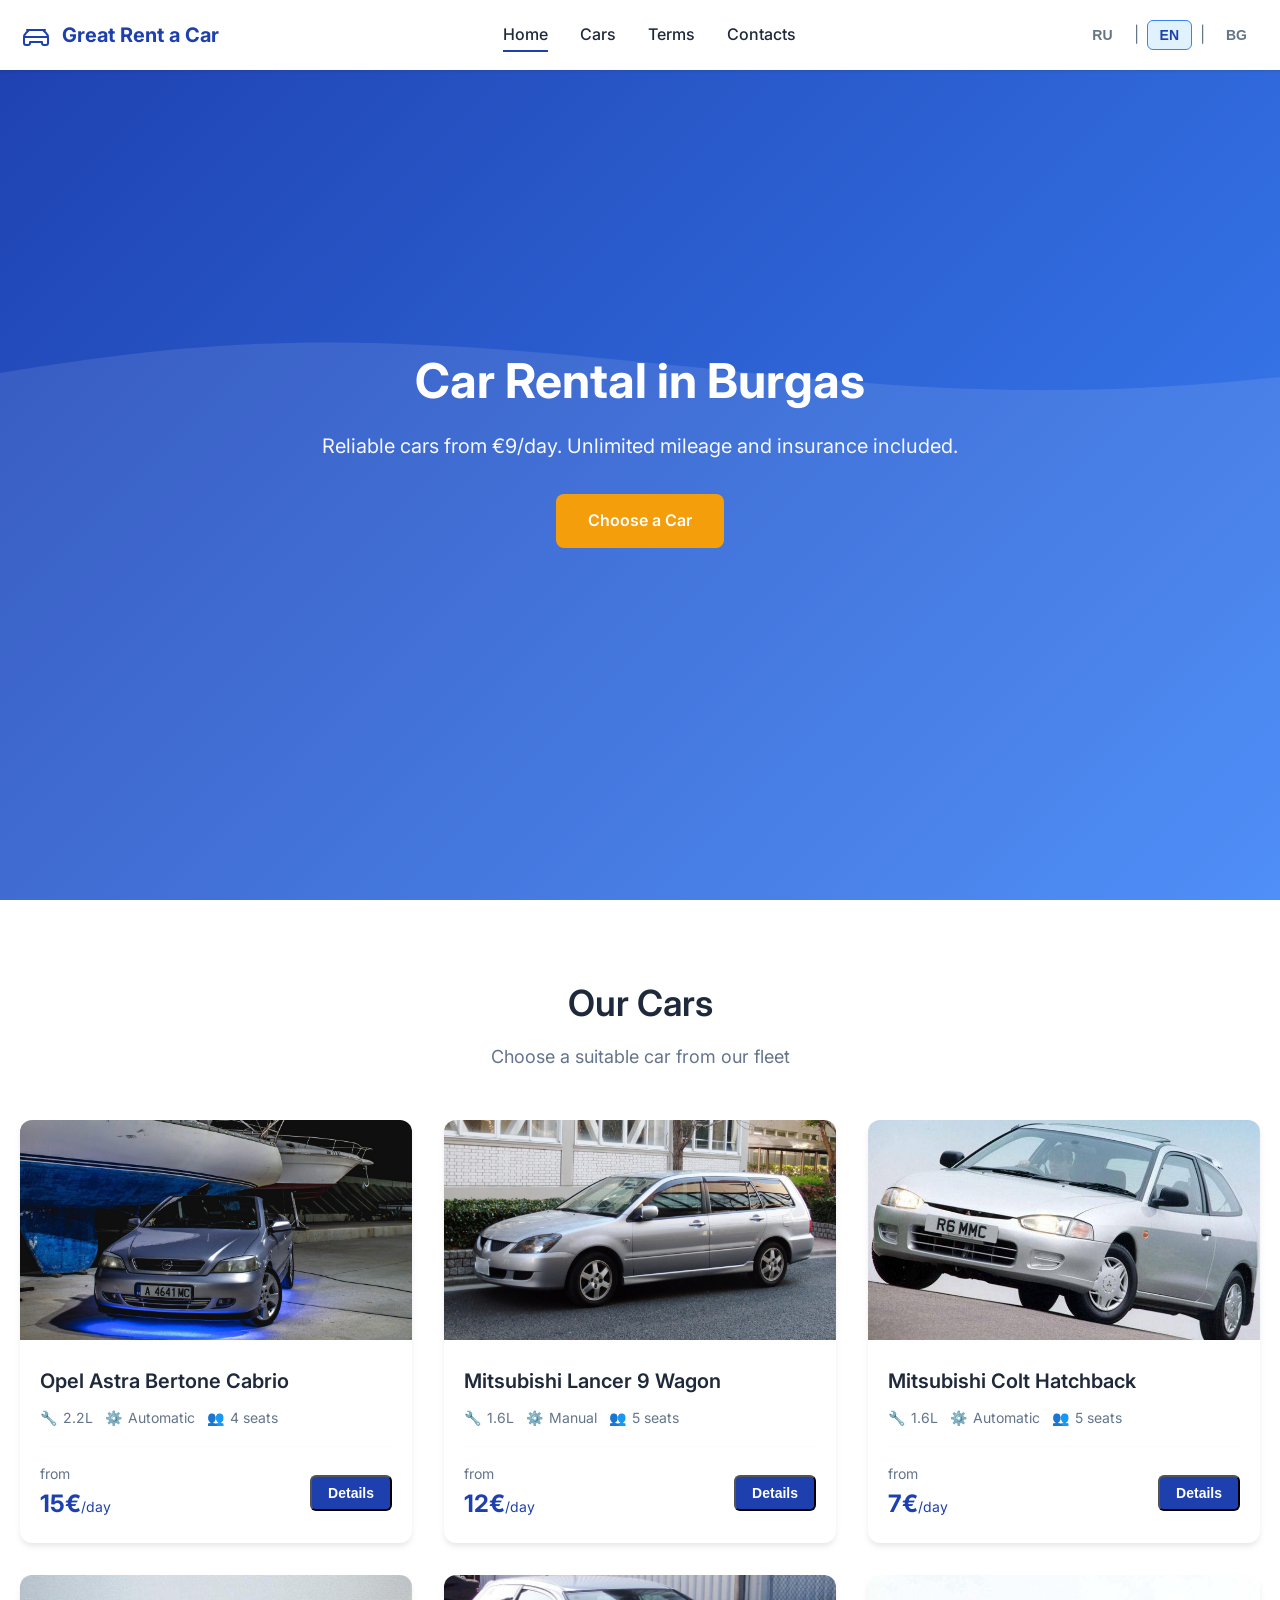
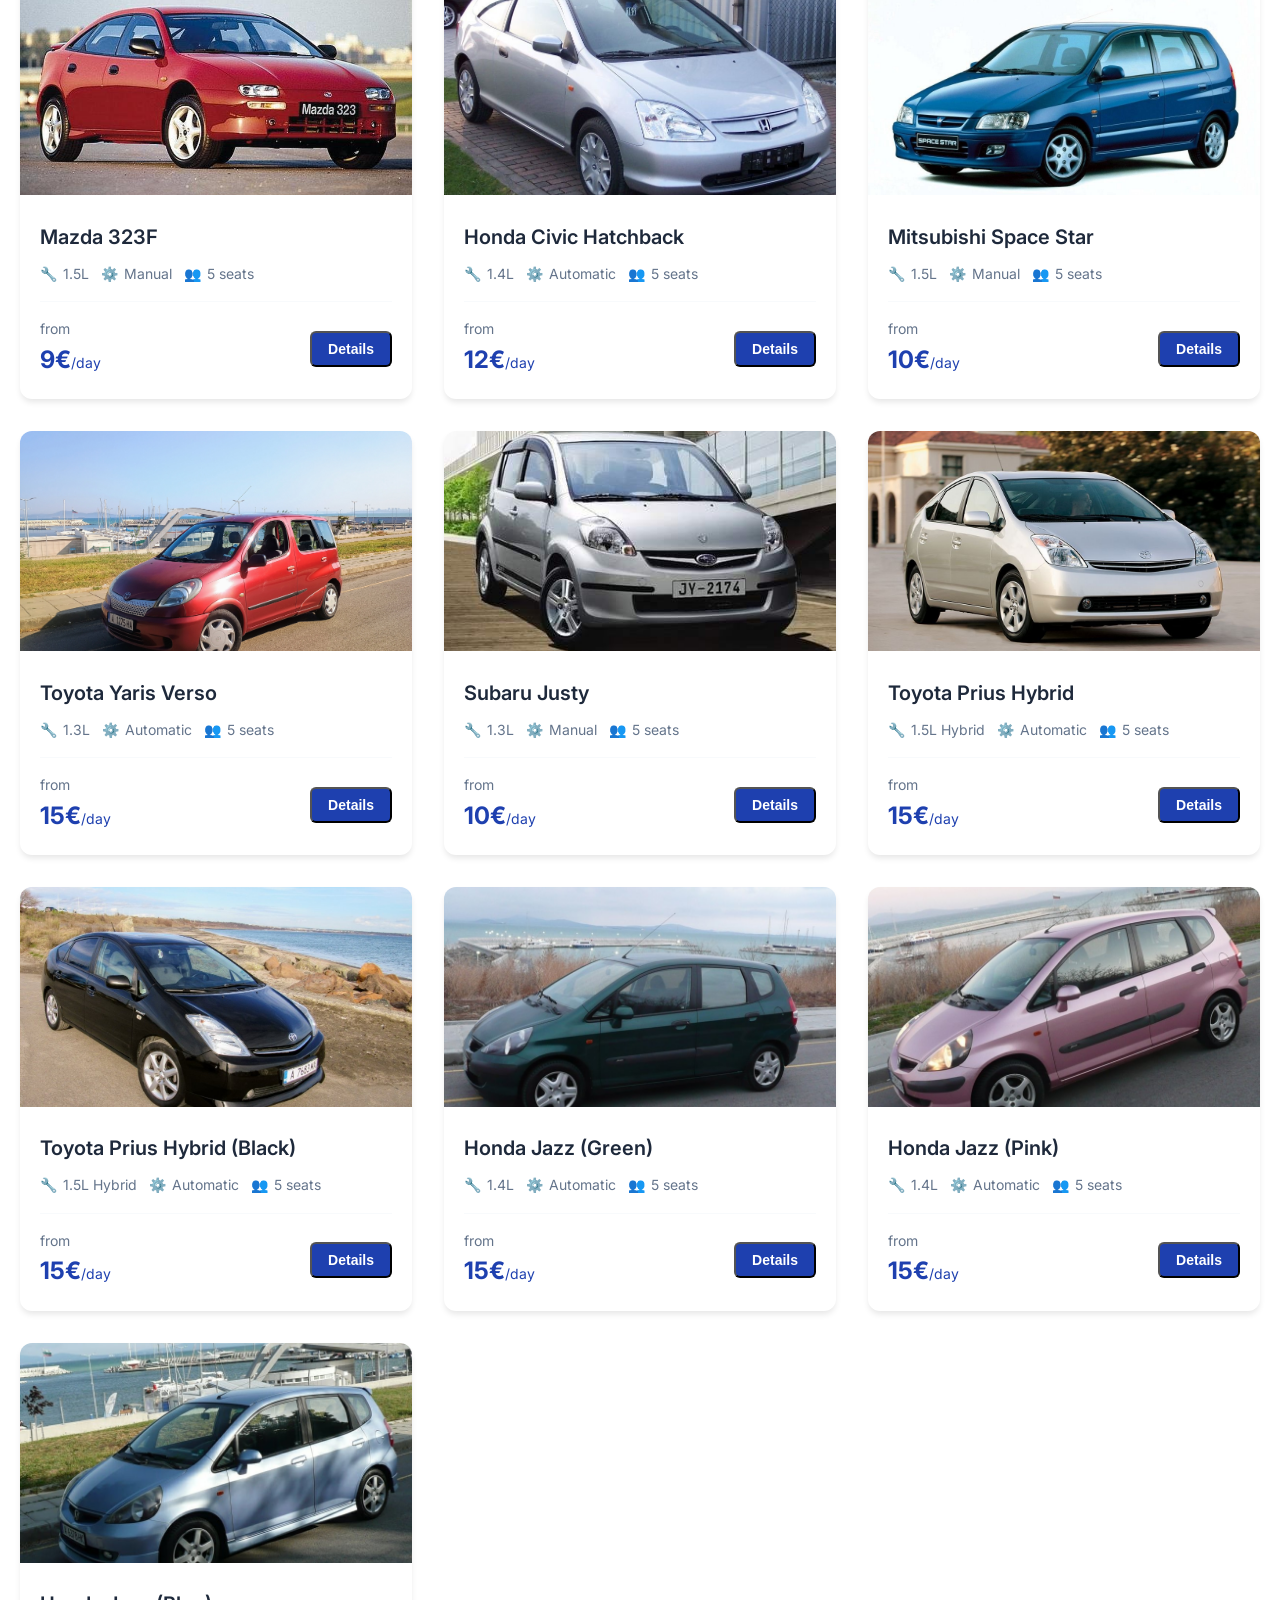
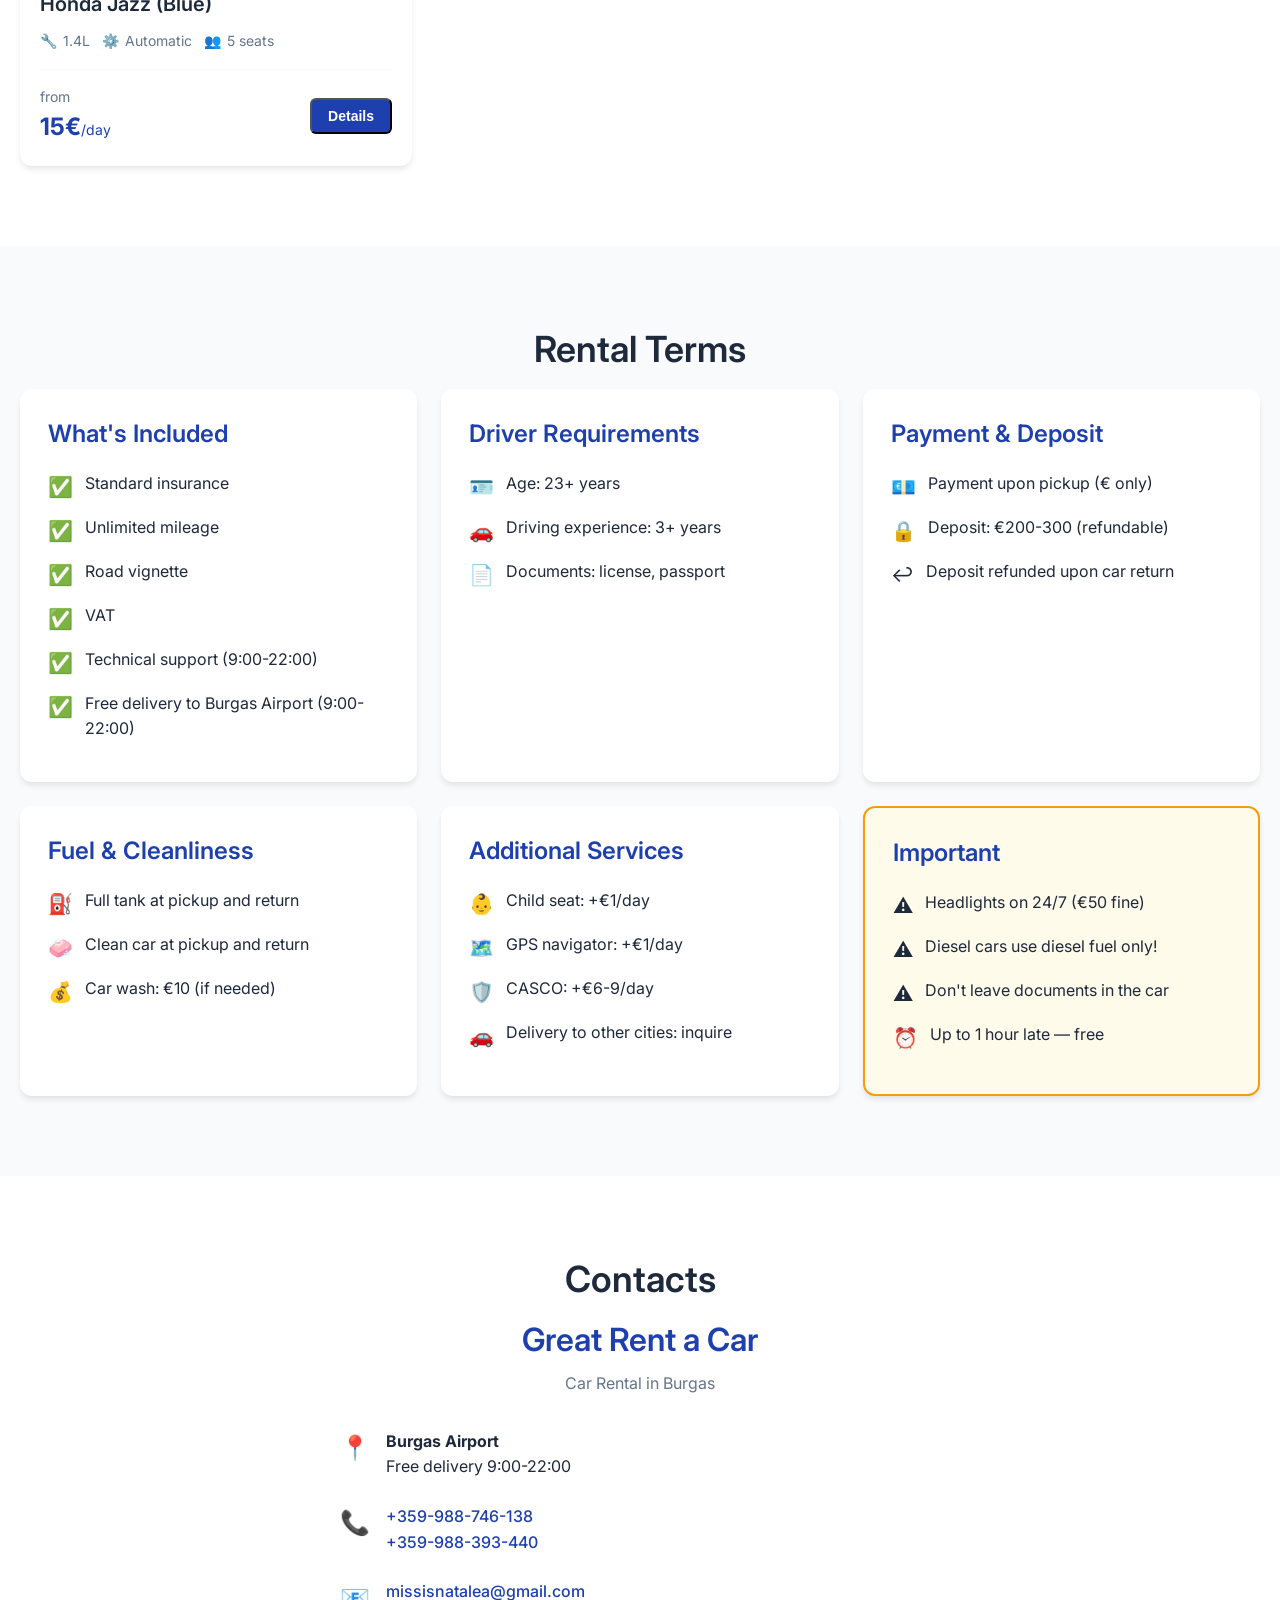
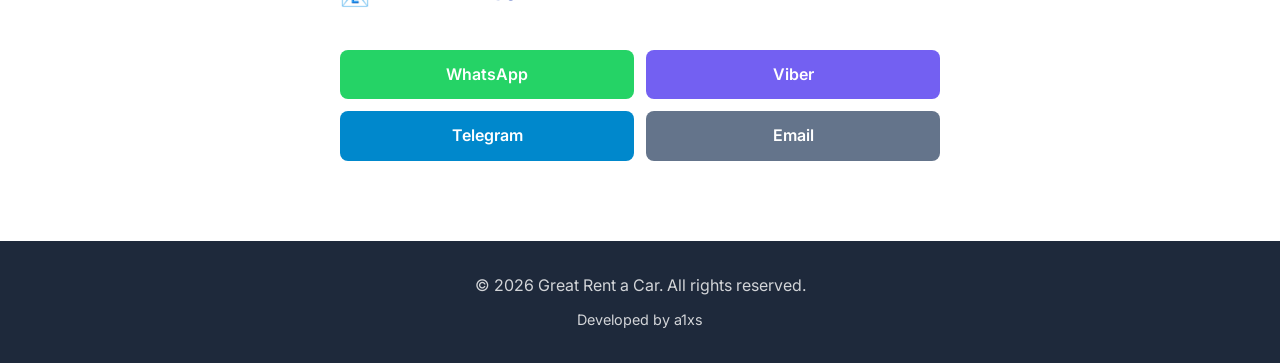
==== commit cad49dfa: "fix mobile" ====
--- a/index.html
+++ b/index.html
@@ -244,6 +244,7 @@
   <footer class="footer">
     <div class="container">
       <p>&copy; 2026 Great Rent a Car. <span data-i18n="footer_rights">Все права защищены</span>.</p>
+      <p style="margin-top: 10px; font-size: 0.9rem;">Developed by <a href="https://github.com/a1xs" target="_blank" rel="noopener noreferrer" style="color: var(--secondary-color); text-decoration: none;">a1xs</a></p>
     </div>
   </footer>
 
--- a/css/style.css
+++ b/css/style.css
@@ -312,13 +312,12 @@
 /* Hero Section */
 .hero {
   position: relative;
-  height: 600px;
+  height: 100vh;
   display: flex;
   align-items: center;
   justify-content: center;
   text-align: center;
   background: linear-gradient(135deg, var(--primary) 0%, var(--primary-light) 100%);
-  margin-top: var(--header-height);
   overflow: hidden;
 }
 
--- a/css/responsive.css
+++ b/css/responsive.css
@@ -10,7 +10,7 @@
   h2 { font-size: 2rem; }
   
   .hero {
-    height: 500px;
+    height: 100vh;
   }
   
   .cars-grid {
@@ -24,6 +24,7 @@
   
   .modal-body {
     grid-template-columns: 1fr;
+    grid-template-areas: "gallery" "details";
   }
   
   .modal-gallery {
@@ -57,7 +58,7 @@
   
   /* Hero */
   .hero {
-    height: 450px;
+    height: 100vh;
   }
   
   .hero-title {
@@ -98,16 +99,42 @@
     grid-template-columns: 1fr;
   }
   
-  /* Modal */
+  /* Modal - Fullscreen on mobile */
   .modal-content {
-    width: 95%;
-    margin: 2.5vh auto;
-    max-height: 95vh;
-  }
-  
-  .modal-gallery,
+    width: 100%;
+    height: 100vh;
+    max-height: 100vh;
+    margin: 0;
+    border-radius: 0;
+  }
+  
+  .modal-body {
+    display: flex !important;
+    flex-direction: column !important;
+    max-height: 100vh;
+    overflow-y: auto;
+    grid-template-columns: unset !important;
+    grid-template-areas: unset !important;
+  }
+  
+  .modal-gallery {
+    order: 1 !important;
+    padding: 16px;
+    padding-top: 60px;
+    border-bottom: 1px solid #e2e8f0;
+  }
+  
   .modal-details {
-    padding: 20px;
+    order: 2 !important;
+    padding: 16px;
+  }
+  
+  .modal-close {
+    top: 12px;
+    right: 12px;
+    background: rgba(0, 0, 0, 0.7);
+    color: white;
+    z-index: 100;
   }
   
   .gallery-main {
@@ -156,7 +183,7 @@
   h2 { font-size: 1.5rem; }
   
   .hero {
-    height: 400px;
+    height: 100vh;
   }
   
   .hero-title {
@@ -231,7 +258,7 @@
   }
   
   .hero {
-    height: 700px;
+    height: 100vh;
   }
   
   .cars-grid {
--- a/css/modal.css
+++ b/css/modal.css
@@ -64,12 +64,14 @@
 .modal-body {
   display: grid;
   grid-template-columns: 1fr 1fr;
+  grid-template-areas: "gallery details";
   max-height: 90vh;
   overflow-y: auto;
 }
 
 /* Gallery */
 .modal-gallery {
+  grid-area: gallery;
   padding: 32px;
   background: var(--light);
 }
@@ -151,6 +153,7 @@
 
 /* Modal Details */
 .modal-details {
+  grid-area: details;
   padding: 32px;
   overflow-y: auto;
 }
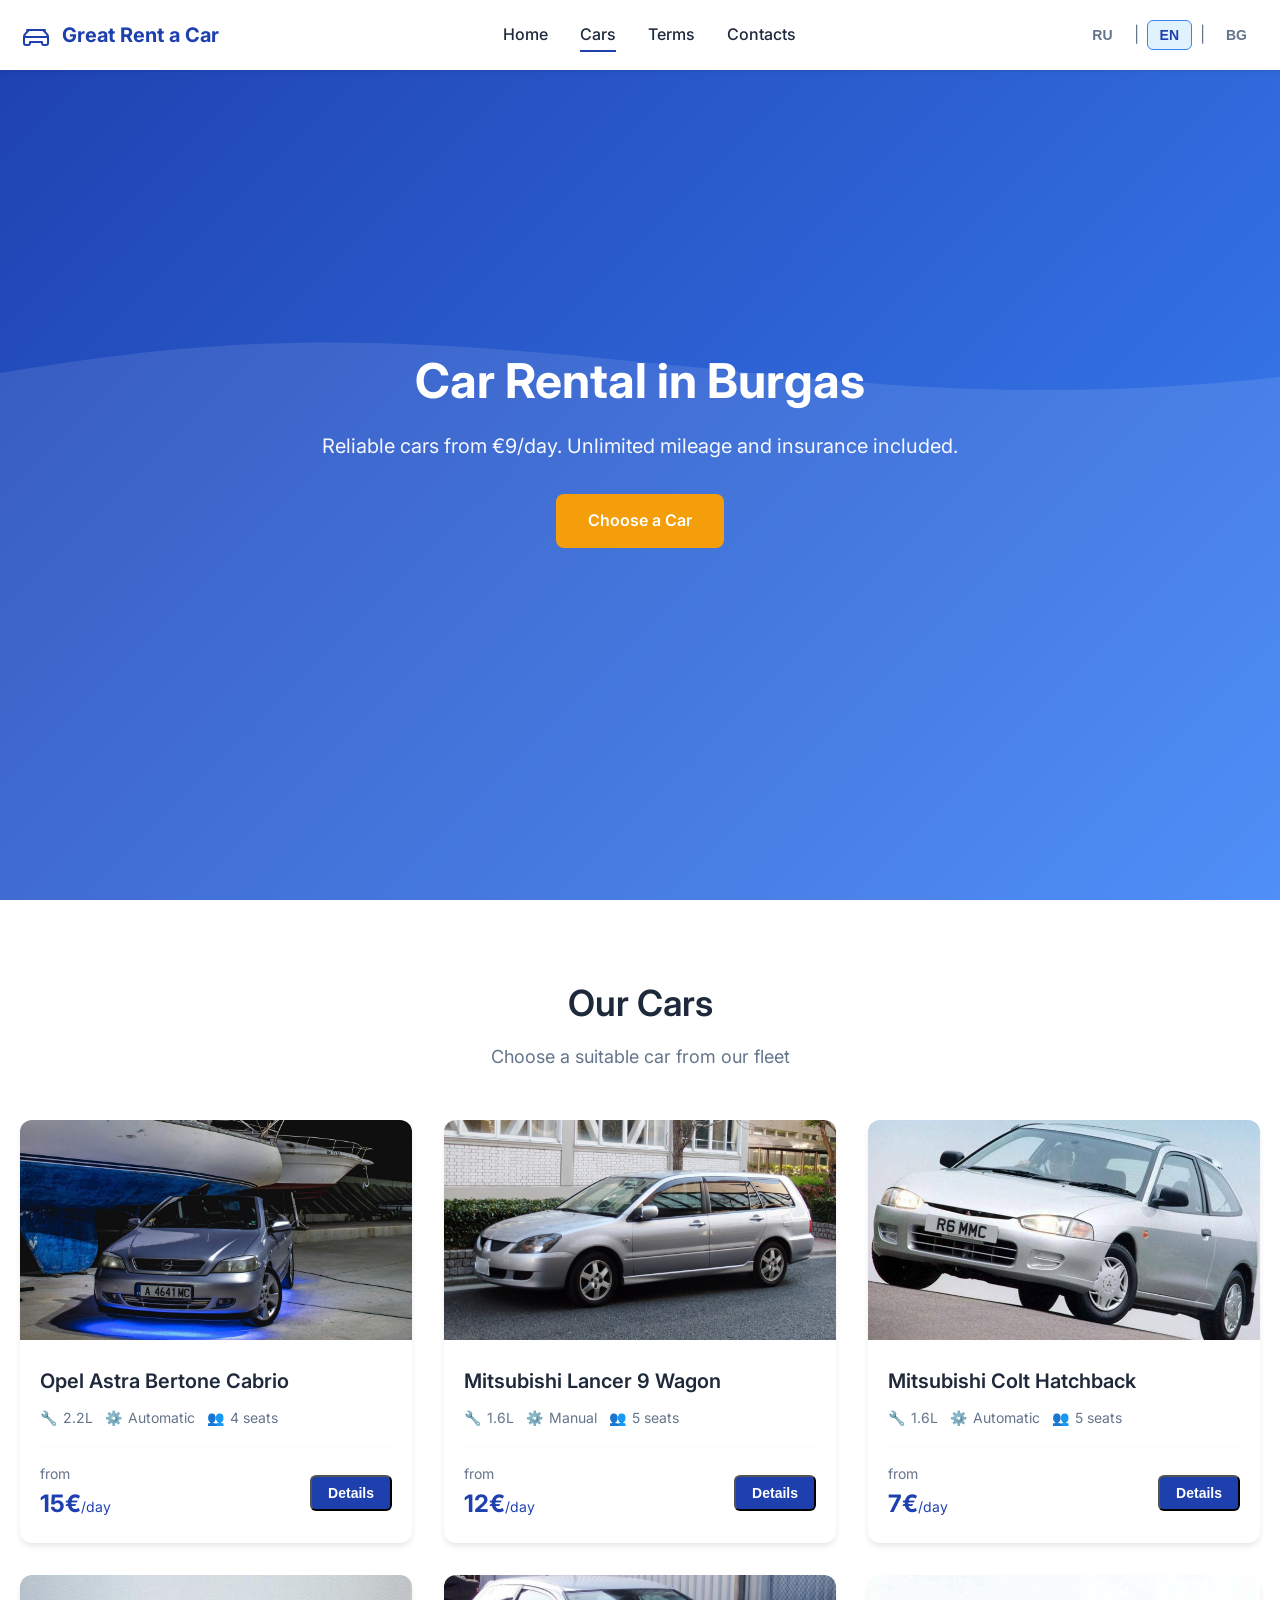
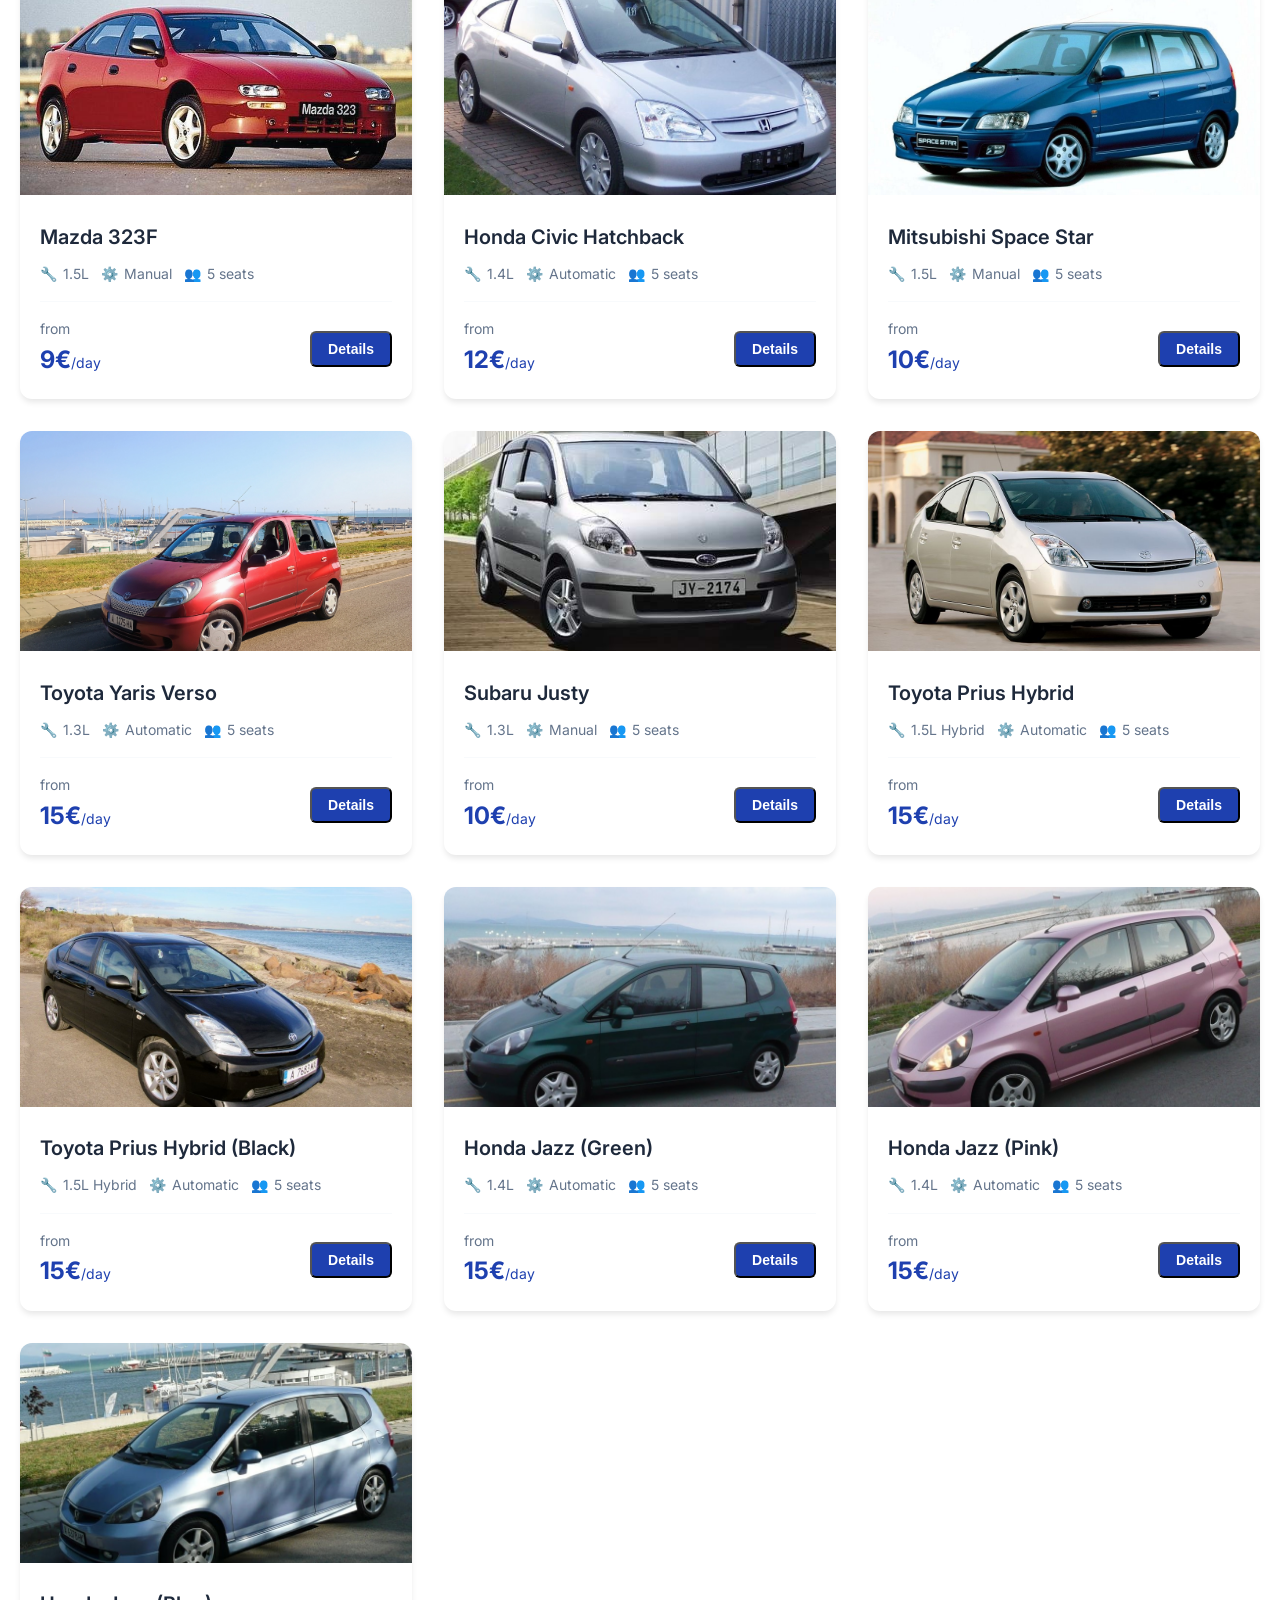
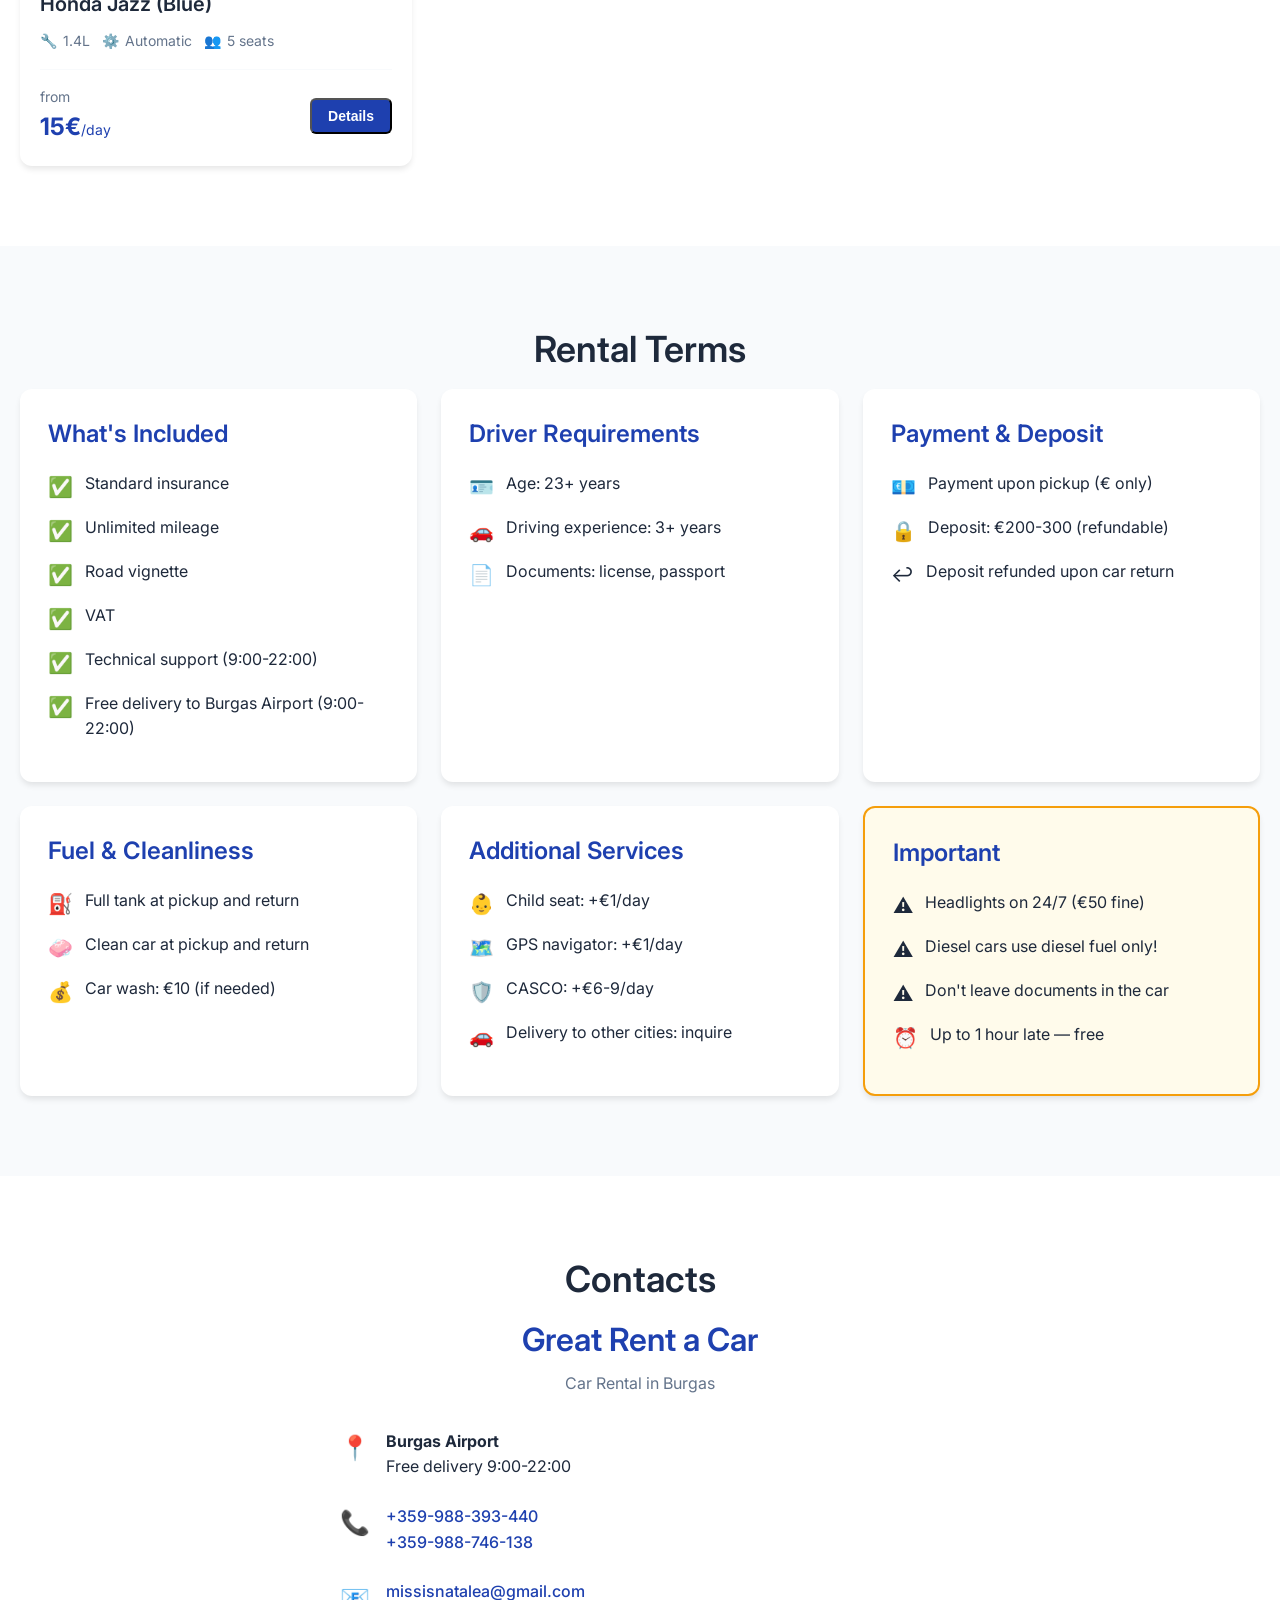
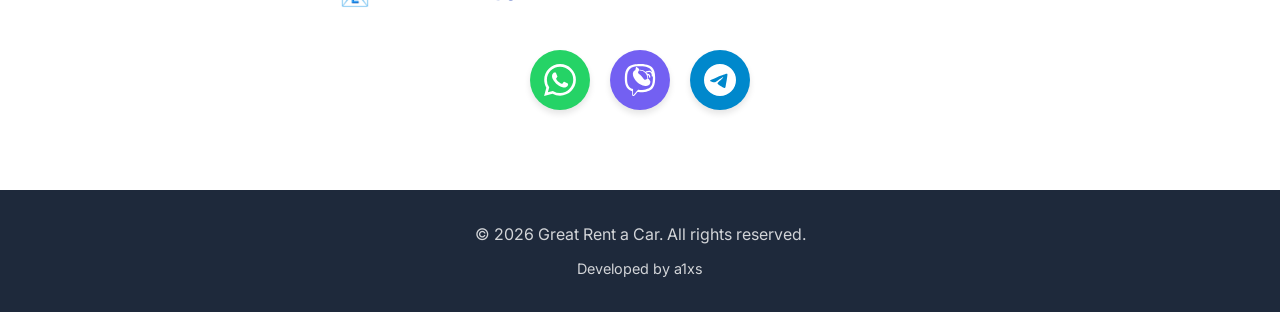
==== commit f67799cc: "fix buttons" ====
--- a/index.html
+++ b/index.html
@@ -208,8 +208,8 @@
             <div class="contact-item">
               <span class="contact-icon">📞</span>
               <div>
-                <a href="tel:+359988746138">+359-988-746-138</a>
                 <a href="tel:+359988393440">+359-988-393-440</a>
+                <a href="tel:+359988746138">+359-988-746-138</a>    
               </div>
             </div>
             
@@ -222,17 +222,20 @@
           </div>
           
           <div class="contact-buttons">
-            <a href="https://wa.me/359988746138" class="contact-btn whatsapp" target="_blank" rel="noopener">
-              <span>WhatsApp</span>
+            <a href="https://wa.me/359988393440" class="contact-icon-btn whatsapp" target="_blank" rel="noopener" title="WhatsApp">
+              <svg viewBox="0 0 24 24" fill="currentColor">
+                <path d="M17.472 14.382c-.297-.149-1.758-.867-2.03-.967-.273-.099-.471-.148-.67.15-.197.297-.767.966-.94 1.164-.173.199-.347.223-.644.075-.297-.15-1.255-.463-2.39-1.475-.883-.788-1.48-1.761-1.653-2.059-.173-.297-.018-.458.13-.606.134-.133.298-.347.446-.52.149-.174.198-.298.298-.497.099-.198.05-.371-.025-.52-.075-.149-.669-1.612-.916-2.207-.242-.579-.487-.5-.669-.51-.173-.008-.371-.01-.57-.01-.198 0-.52.074-.792.372-.272.297-1.04 1.016-1.04 2.479 0 1.462 1.065 2.875 1.213 3.074.149.198 2.096 3.2 5.077 4.487.709.306 1.262.489 1.694.625.712.227 1.36.195 1.871.118.571-.085 1.758-.719 2.006-1.413.248-.694.248-1.289.173-1.413-.074-.124-.272-.198-.57-.347m-5.421 7.403h-.004a9.87 9.87 0 01-5.031-1.378l-.361-.214-3.741.982.998-3.648-.235-.374a9.86 9.86 0 01-1.51-5.26c.001-5.45 4.436-9.884 9.888-9.884 2.64 0 5.122 1.03 6.988 2.898a9.825 9.825 0 012.893 6.994c-.003 5.45-4.437 9.884-9.885 9.884m8.413-18.297A11.815 11.815 0 0012.05 0C5.495 0 .16 5.335.157 11.892c0 2.096.547 4.142 1.588 5.945L.057 24l6.305-1.654a11.882 11.882 0 005.683 1.448h.005c6.554 0 11.89-5.335 11.893-11.893a11.821 11.821 0 00-3.48-8.413Z"/>
+              </svg>
             </a>
-            <a href="viber://chat?number=+359988746138" class="contact-btn viber">
-              <span>Viber</span>
+            <a href="viber://chat?number=%2B359988393440" class="contact-icon-btn viber" title="Viber">
+              <svg viewBox="0 0 24 24" fill="currentColor">
+                <path d="M11.398.002C9.473.028 5.331.344 3.014 2.467 1.294 4.177.693 6.698.623 9.82c-.06 3.11-.13 8.95 5.5 10.541v2.42s-.038.97.602 1.17c.79.25 1.24-.499 1.99-1.299l1.4-1.58c3.85.32 6.8-.419 7.14-.529.78-.25 5.181-.811 5.901-6.652.74-6.031-.36-9.831-2.34-11.551l-.01-.002c-.6-.55-3-2.3-8.37-2.32 0 0-.396-.025-1.038-.016zm.067 1.697c.545-.003.88.02.88.02 4.54.01 6.711 1.38 7.221 1.84 1.67 1.429 2.528 4.856 1.9 9.892-.6 4.88-4.17 5.19-4.83 5.4-.28.09-2.88.73-6.152.52 0 0-2.439 2.941-3.199 3.701-.12.13-.26.17-.35.15-.13-.03-.17-.19-.16-.41l.02-4.019c-4.771-1.32-4.491-6.302-4.441-8.902.06-2.6.55-4.732 2-6.21 1.96-1.84 5.562-2.112 7.11-1.952zm.36 2.6a.299.299 0 00-.3.299.3.3 0 00.3.3 5.631 5.631 0 014.03 1.59c1.09 1.06 1.621 2.48 1.641 4.34a.3.3 0 00.305.3v-.009a.3.3 0 00.3-.3 6.451 6.451 0 00-1.81-4.76 6.13 6.13 0 00-4.39-1.76h-.076zm-3.371.33a.843.843 0 00-.12.013c-.23.04-.46.16-.64.33-.31.32-.78.813-.97 1.692-.23 1.02.06 2.35.7 3.67.63 1.33 1.76 2.84 3.15 3.92 1.39 1.08 3.18 1.82 4.51 2.08 1.34.26 2.47.15 3.34-.34.6-.35 1-.94 1.15-1.54.08-.3.13-.59.15-.86.02-.13.02-.25.03-.37 0-.06-.01-.13-.05-.2l-.84-1.37c-.15-.26-.41-.46-.7-.54-.28-.08-.59-.05-.86.09l-.9.5c-.27.15-.57.24-.86.15-.3-.09-.55-.33-.74-.59-.36-.52-.73-1.05-1.45-1.86-.72-.8-1.42-1.38-2.02-1.85-.29-.23-.61-.53-.73-.86-.11-.33-.03-.7.16-1.01l.44-.73c.15-.25.22-.55.18-.84-.04-.29-.2-.56-.42-.74l-1.25-1.03a1.02 1.02 0 00-.65-.27zm8.381.88c-.135.003-.27.038-.38.12a.493.493 0 00-.11.69.496.496 0 00.69.11c.83-.55 1.85-.65 2.64-.15.4.24.71.62.91 1.06.2.45.27.95.18 1.43a.499.499 0 00.99.15 3.07 3.07 0 00-.26-2.02c-.29-.62-.77-1.14-1.36-1.5-.35-.21-.74-.31-1.14-.29h-.17zm.37 1.44c-.19-.007-.37.08-.47.25a.47.47 0 00.14.65c.11.07.24.11.37.12.58.05 1.14.4 1.4.93.12.26.17.54.15.82a.48.48 0 00.95.13c.05-.44-.02-.9-.23-1.3-.4-.8-1.33-1.34-2.22-1.37a.55.55 0 00-.09-.03z"/>
+              </svg>
             </a>
-            <a href="https://t.me/+359988746138" class="contact-btn telegram" target="_blank" rel="noopener">
-              <span>Telegram</span>
-            </a>
-            <a href="mailto:missisnatalea@gmail.com" class="contact-btn email">
-              <span data-i18n="contact_email">Email</span>
+            <a href="https://t.me/+359988393440" class="contact-icon-btn telegram" target="_blank" rel="noopener" title="Telegram">
+              <svg viewBox="0 0 24 24" fill="currentColor">
+                <path d="M11.944 0A12 12 0 0 0 0 12a12 12 0 0 0 12 12 12 12 0 0 0 12-12A12 12 0 0 0 12 0a12 12 0 0 0-.056 0zm4.962 7.224c.1-.002.321.023.465.14a.506.506 0 0 1 .171.325c.016.093.036.306.02.472-.18 1.898-.962 6.502-1.36 8.627-.168.9-.499 1.201-.82 1.23-.696.065-1.225-.46-1.9-.902-1.056-.693-1.653-1.124-2.678-1.8-1.185-.78-.417-1.21.258-1.91.177-.184 3.247-2.977 3.307-3.23.007-.032.014-.15-.056-.212s-.174-.041-.249-.024c-.106.024-1.793 1.14-5.061 3.345-.48.33-.913.49-1.302.48-.428-.008-1.252-.241-1.865-.44-.752-.245-1.349-.374-1.297-.789.027-.216.325-.437.893-.663 3.498-1.524 5.83-2.529 6.998-3.014 3.332-1.386 4.025-1.627 4.476-1.635z"/>
+              </svg>
             </a>
           </div>
         </div>
@@ -312,11 +315,11 @@
               <div class="season-toggle">
                 <label class="radio-label">
                   <input type="radio" name="season" value="season" checked>
-                  <span data-i18n="season_high">Высокий (май-сентябрь)</span>
+                  <span data-i18n="season_high">Сезон (май-сентябрь)</span>
                 </label>
                 <label class="radio-label">
                   <input type="radio" name="season" value="offSeason">
-                  <span data-i18n="season_low">Низкий (октябрь-апрель)</span>
+                  <span data-i18n="season_low">Не сезон (октябрь-апрель)</span>
                 </label>
               </div>
             </div>
--- a/css/style.css
+++ b/css/style.css
@@ -559,12 +559,61 @@
 }
 
 .contact-buttons {
-  display: grid;
-  grid-template-columns: repeat(2, 1fr);
-  gap: 12px;
+  display: flex;
+  justify-content: center;
+  gap: 20px;
   margin-top: 32px;
 }
 
+.contact-icon-btn {
+  display: flex;
+  align-items: center;
+  justify-content: center;
+  width: 60px;
+  height: 60px;
+  border-radius: 50%;
+  transition: all 0.3s ease;
+  box-shadow: 0 4px 6px rgba(0, 0, 0, 0.1);
+}
+
+.contact-icon-btn svg {
+  width: 32px;
+  height: 32px;
+}
+
+.contact-icon-btn:hover {
+  transform: translateY(-5px);
+  box-shadow: 0 8px 15px rgba(0, 0, 0, 0.2);
+}
+
+.contact-icon-btn.whatsapp {
+  background: #25d366;
+  color: white;
+}
+
+.contact-icon-btn.whatsapp:hover {
+  background: #1da851;
+}
+
+.contact-icon-btn.viber {
+  background: #7360f2;
+  color: white;
+}
+
+.contact-icon-btn.viber:hover {
+  background: #5a4ac7;
+}
+
+.contact-icon-btn.telegram {
+  background: #0088cc;
+  color: white;
+}
+
+.contact-icon-btn.telegram:hover {
+  background: #006699;
+}
+
+/* Old button styles - keep for modal */
 .contact-btn {
   display: flex;
   align-items: center;
